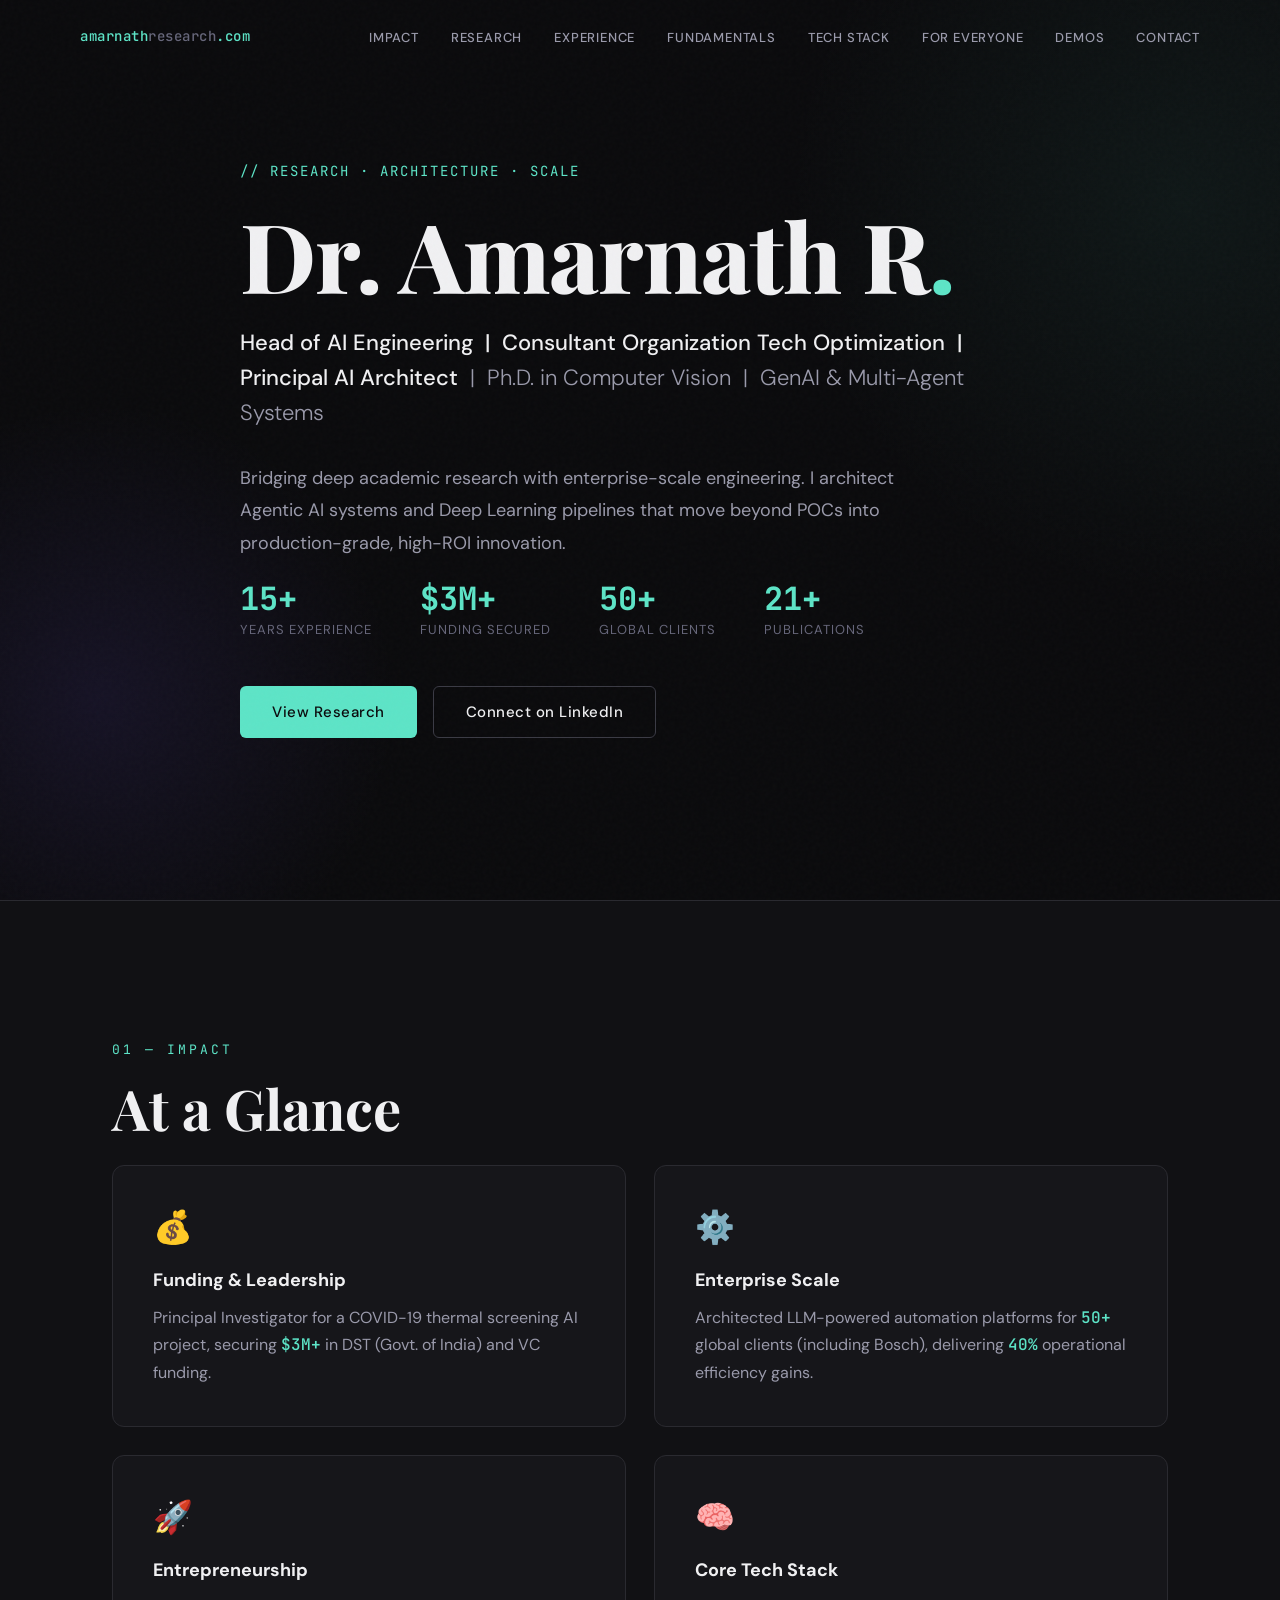
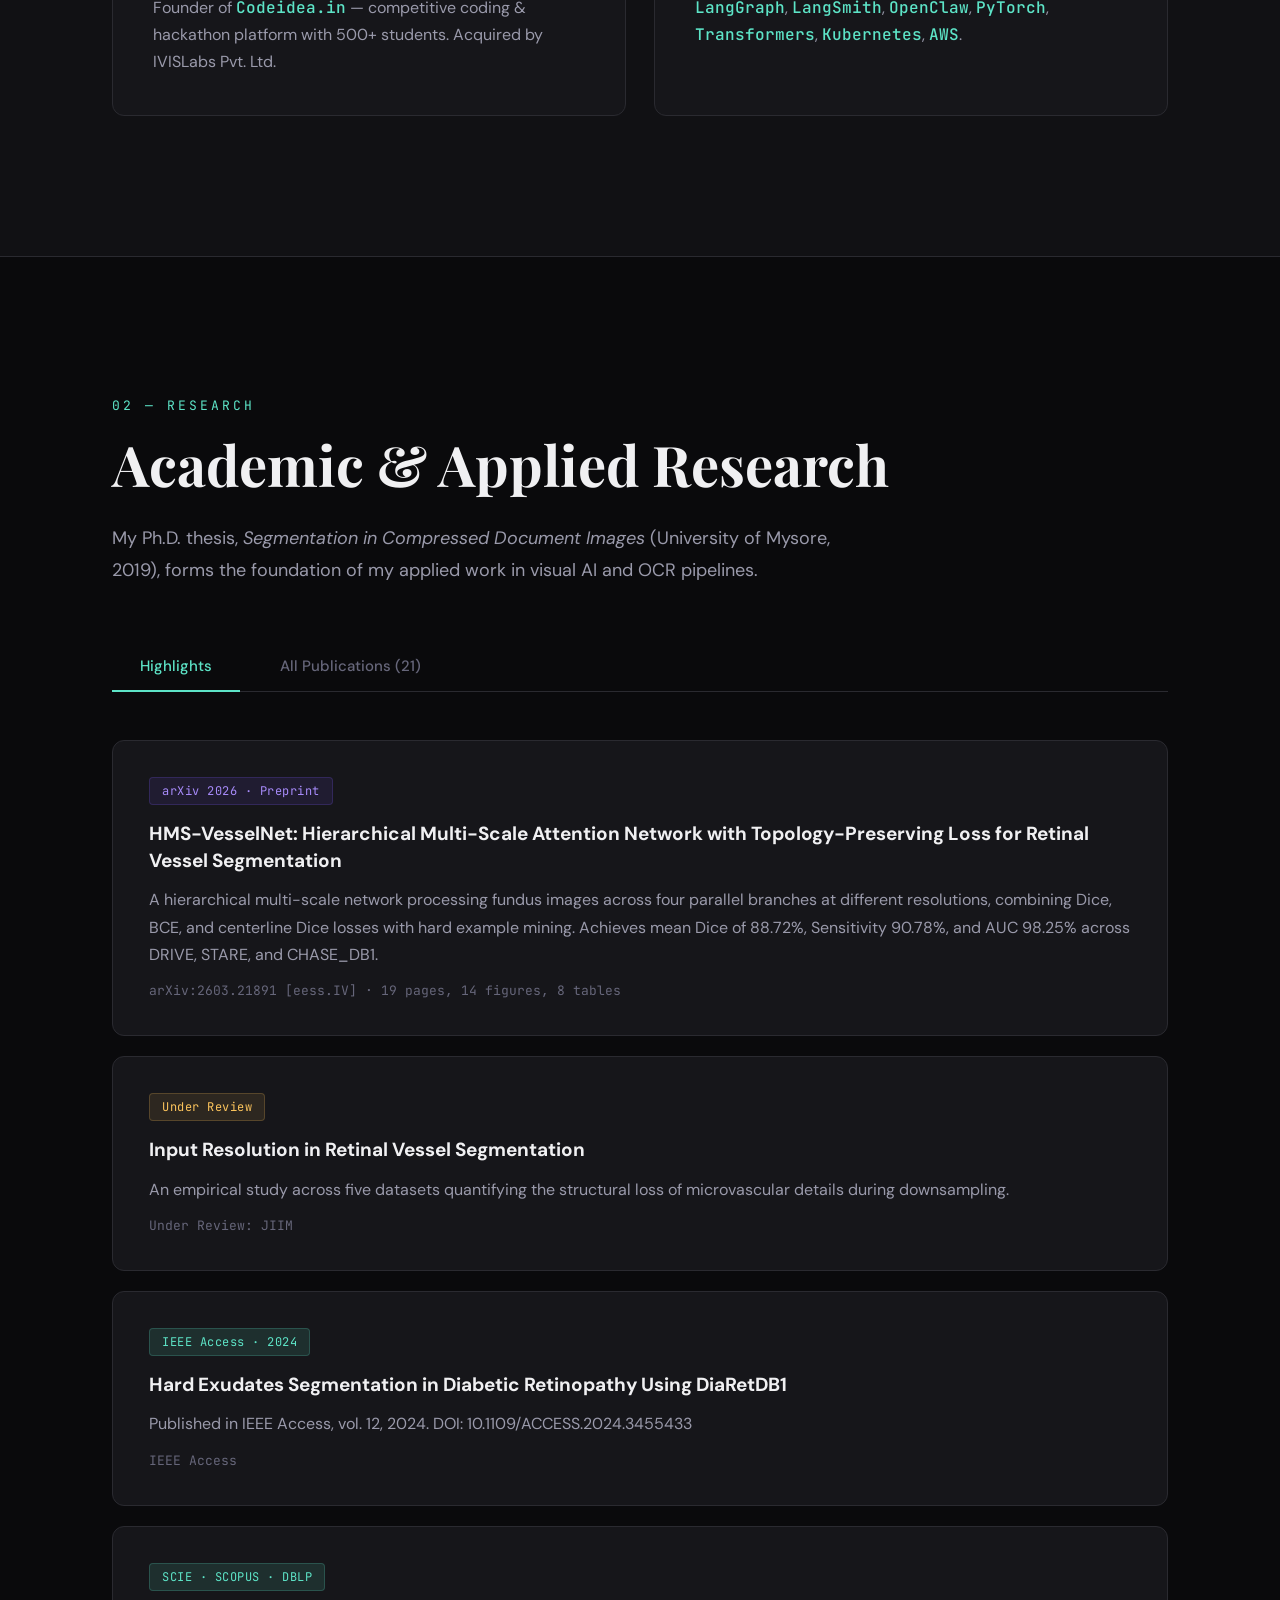
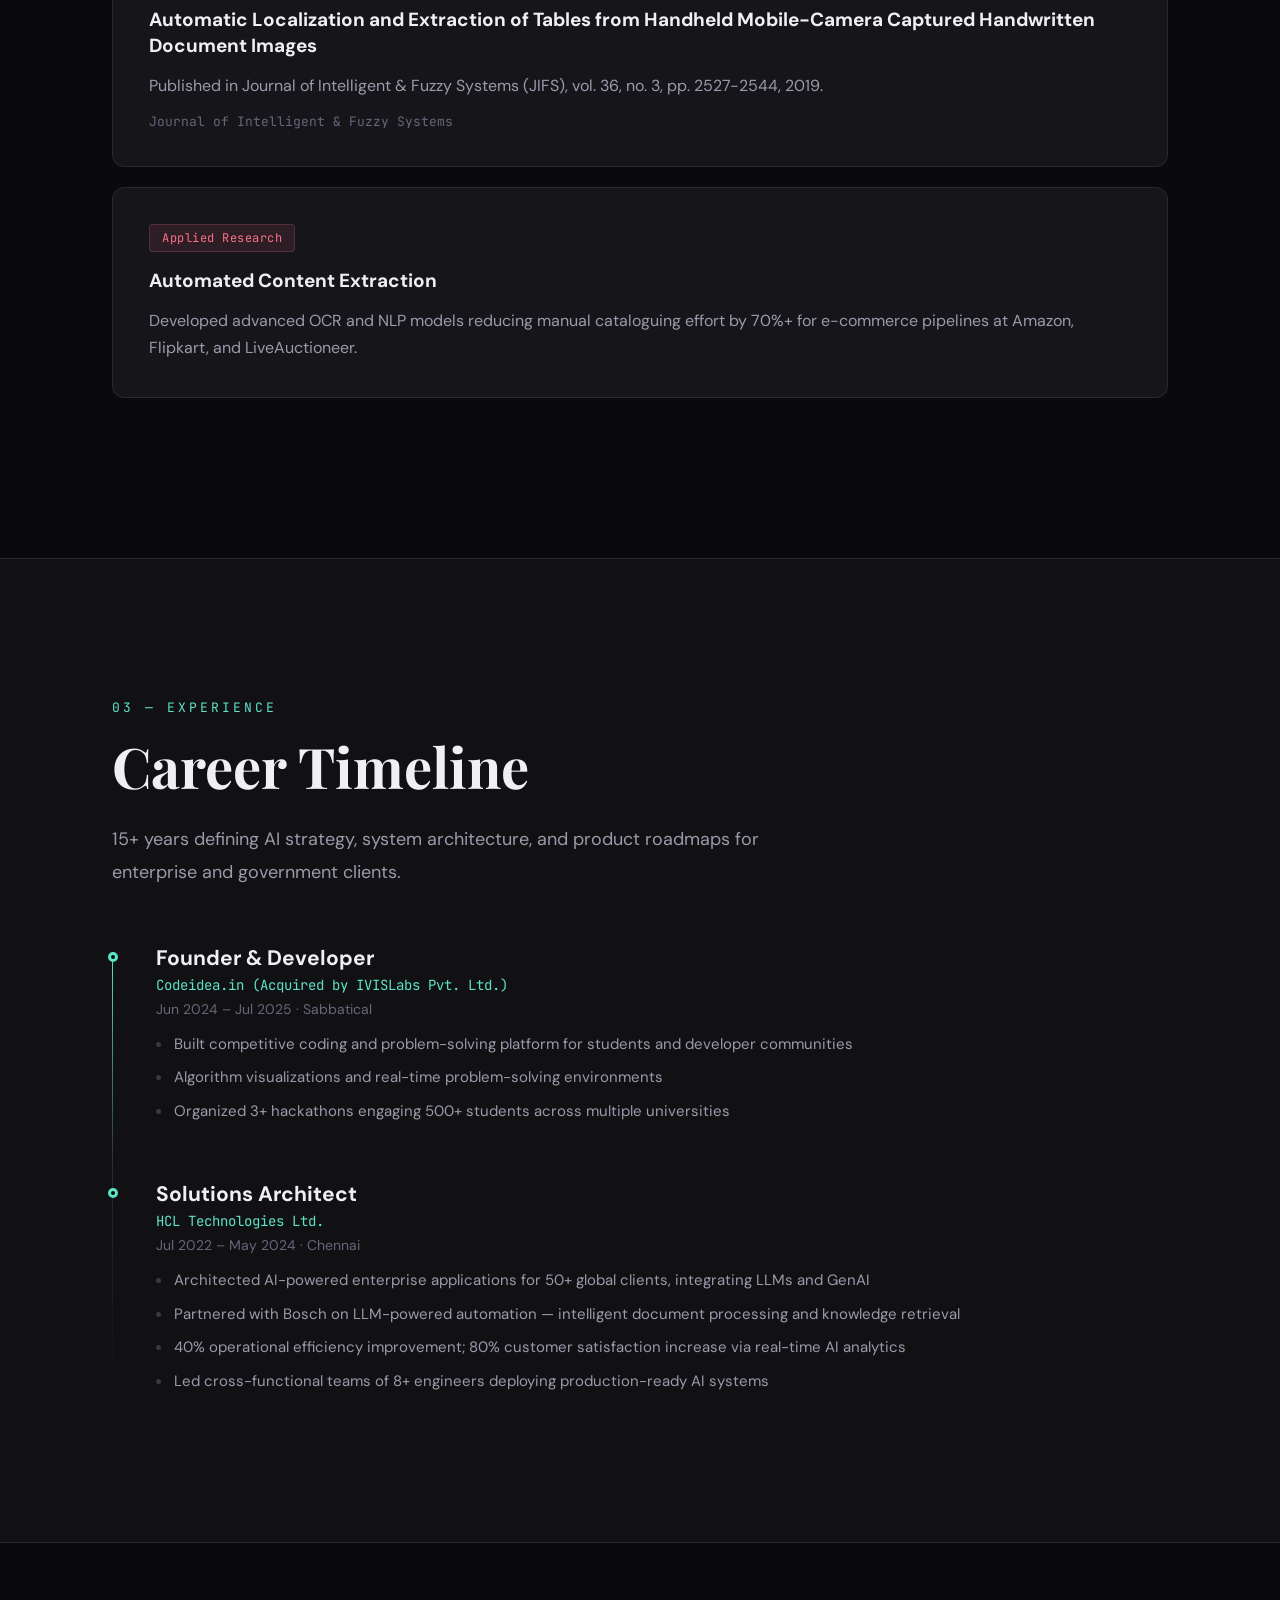
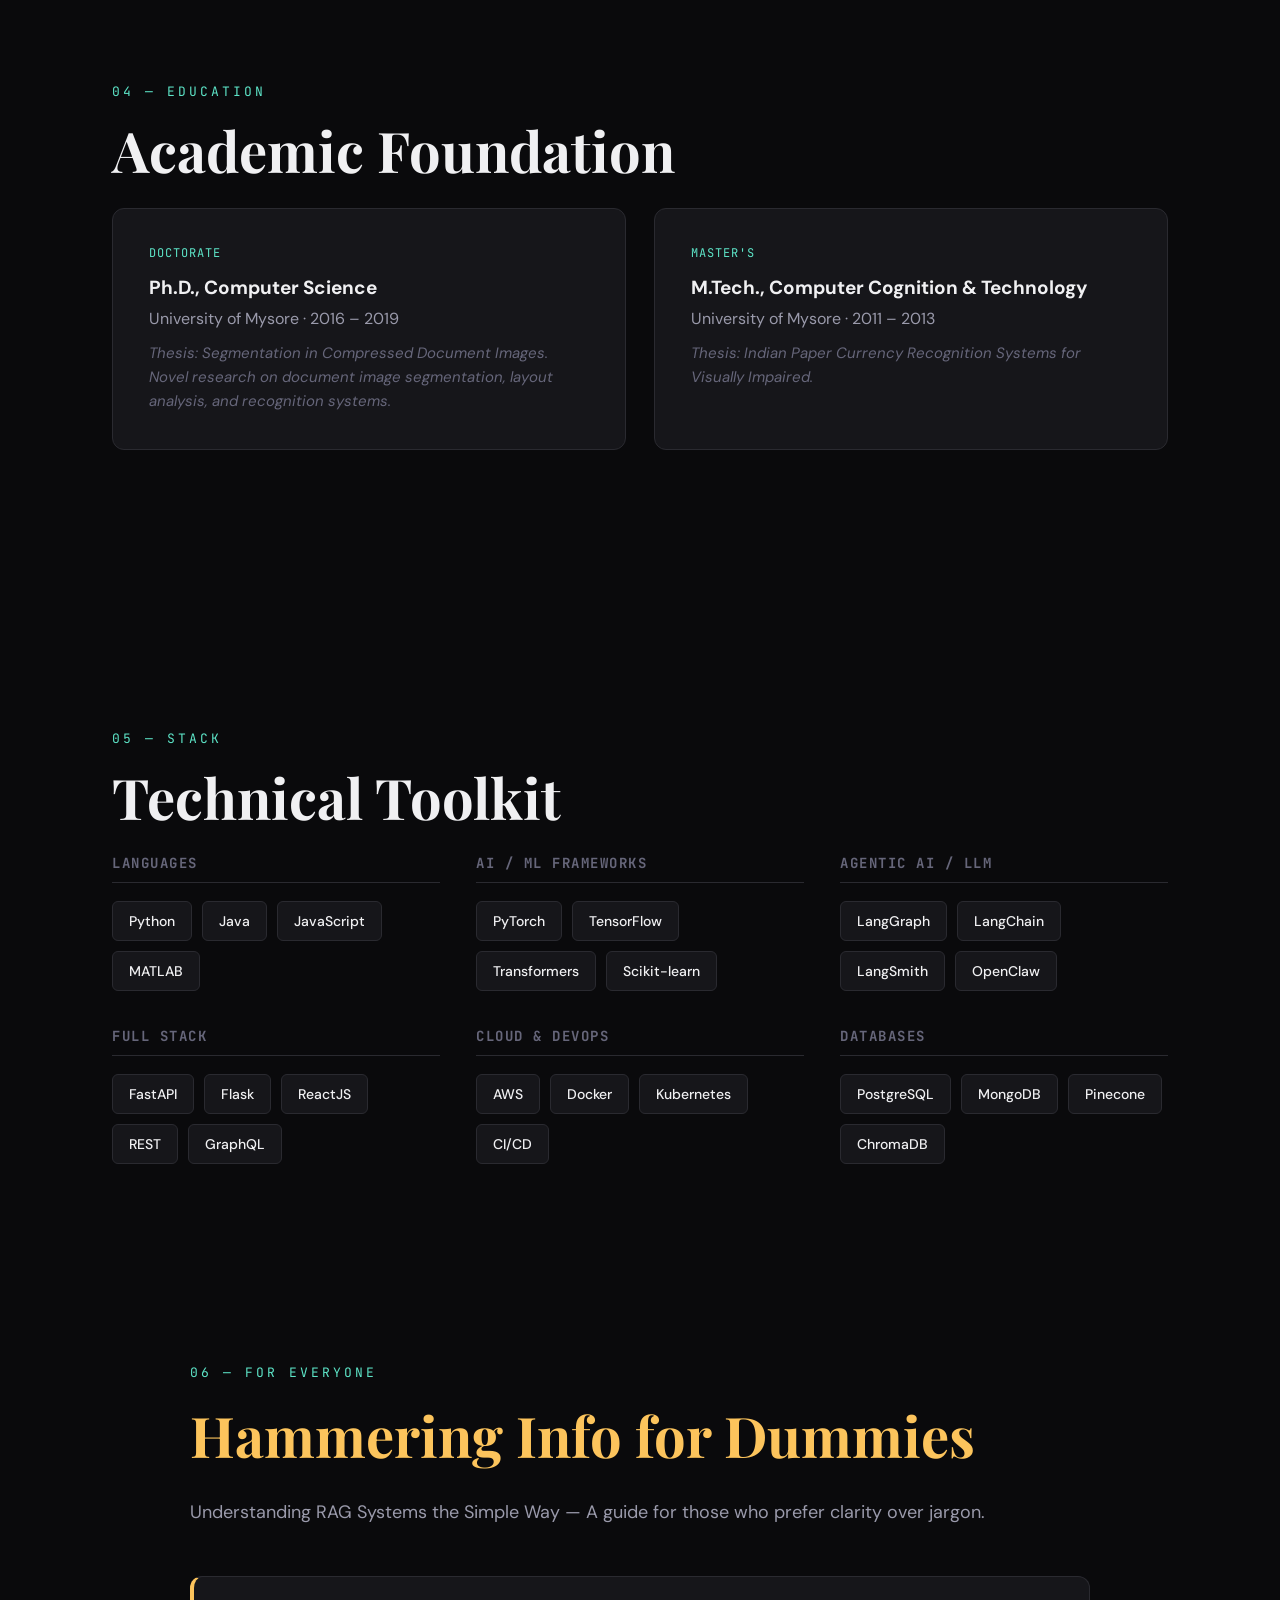
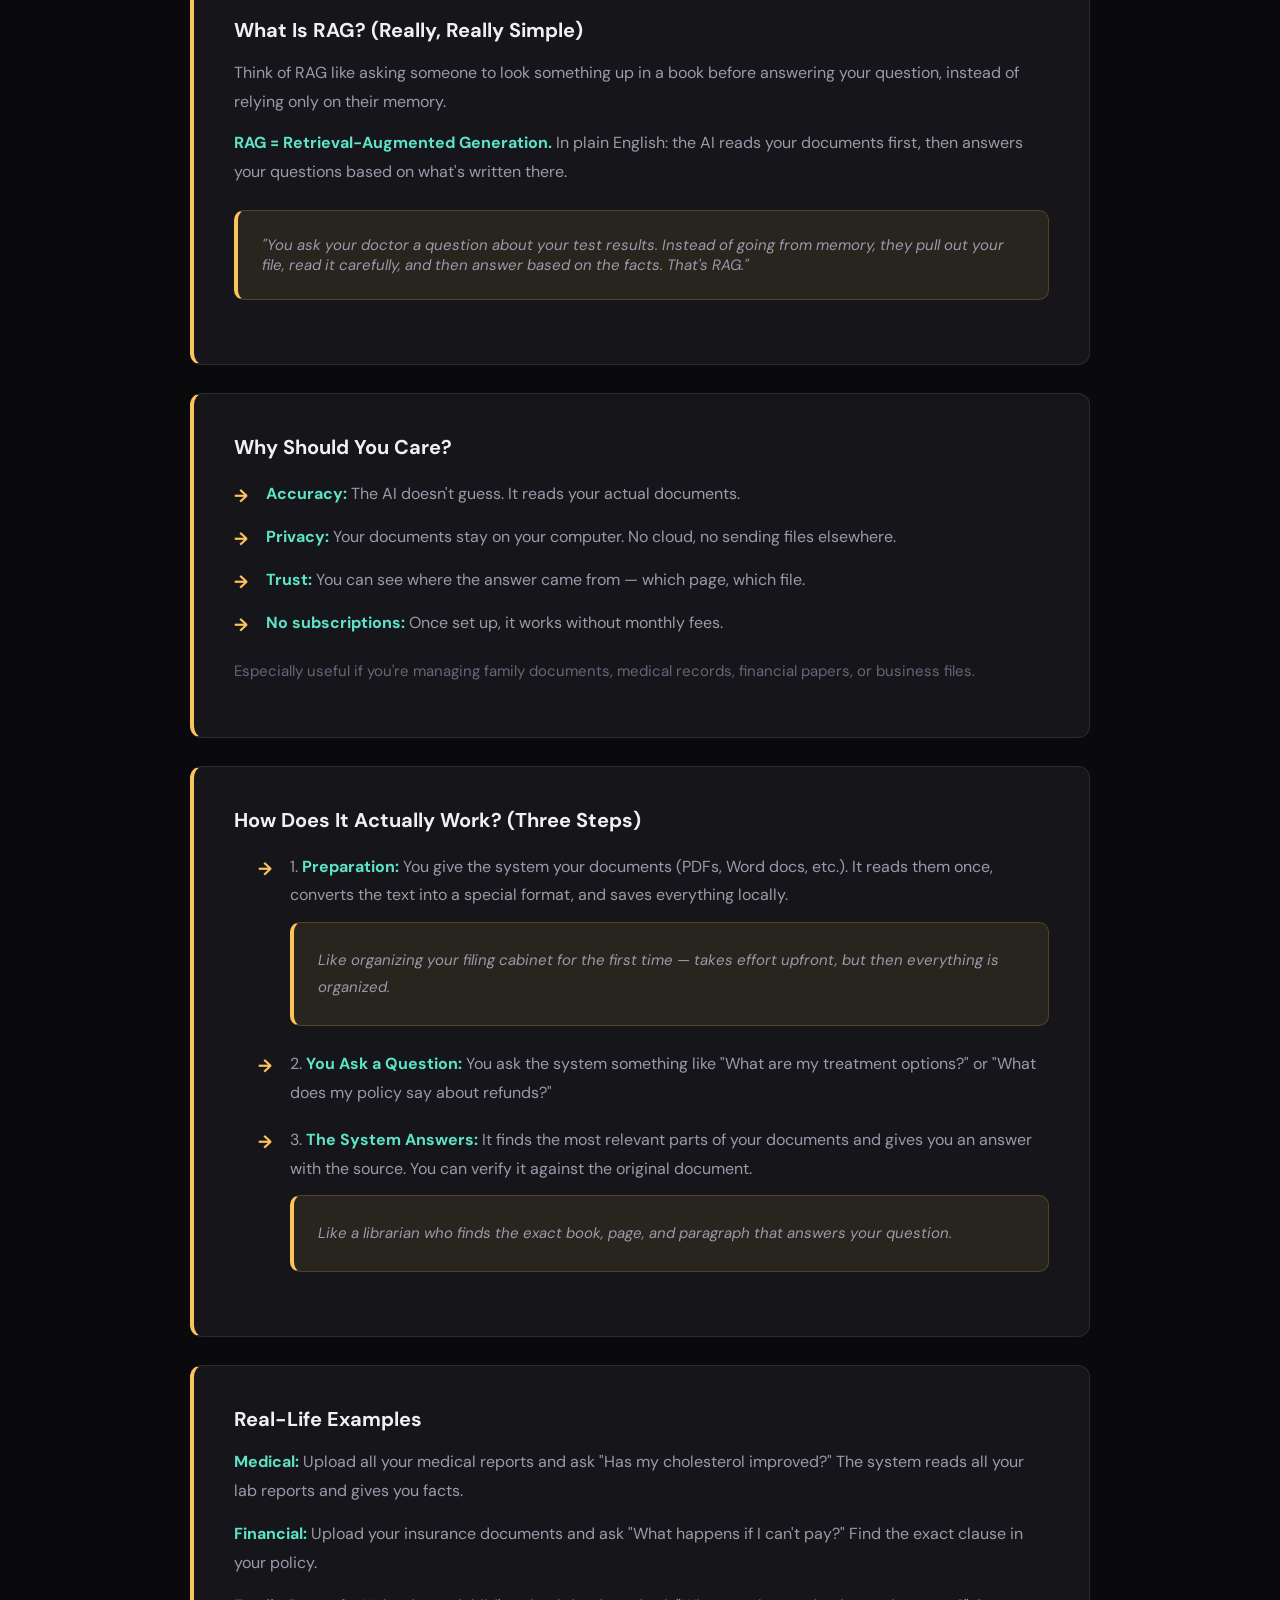
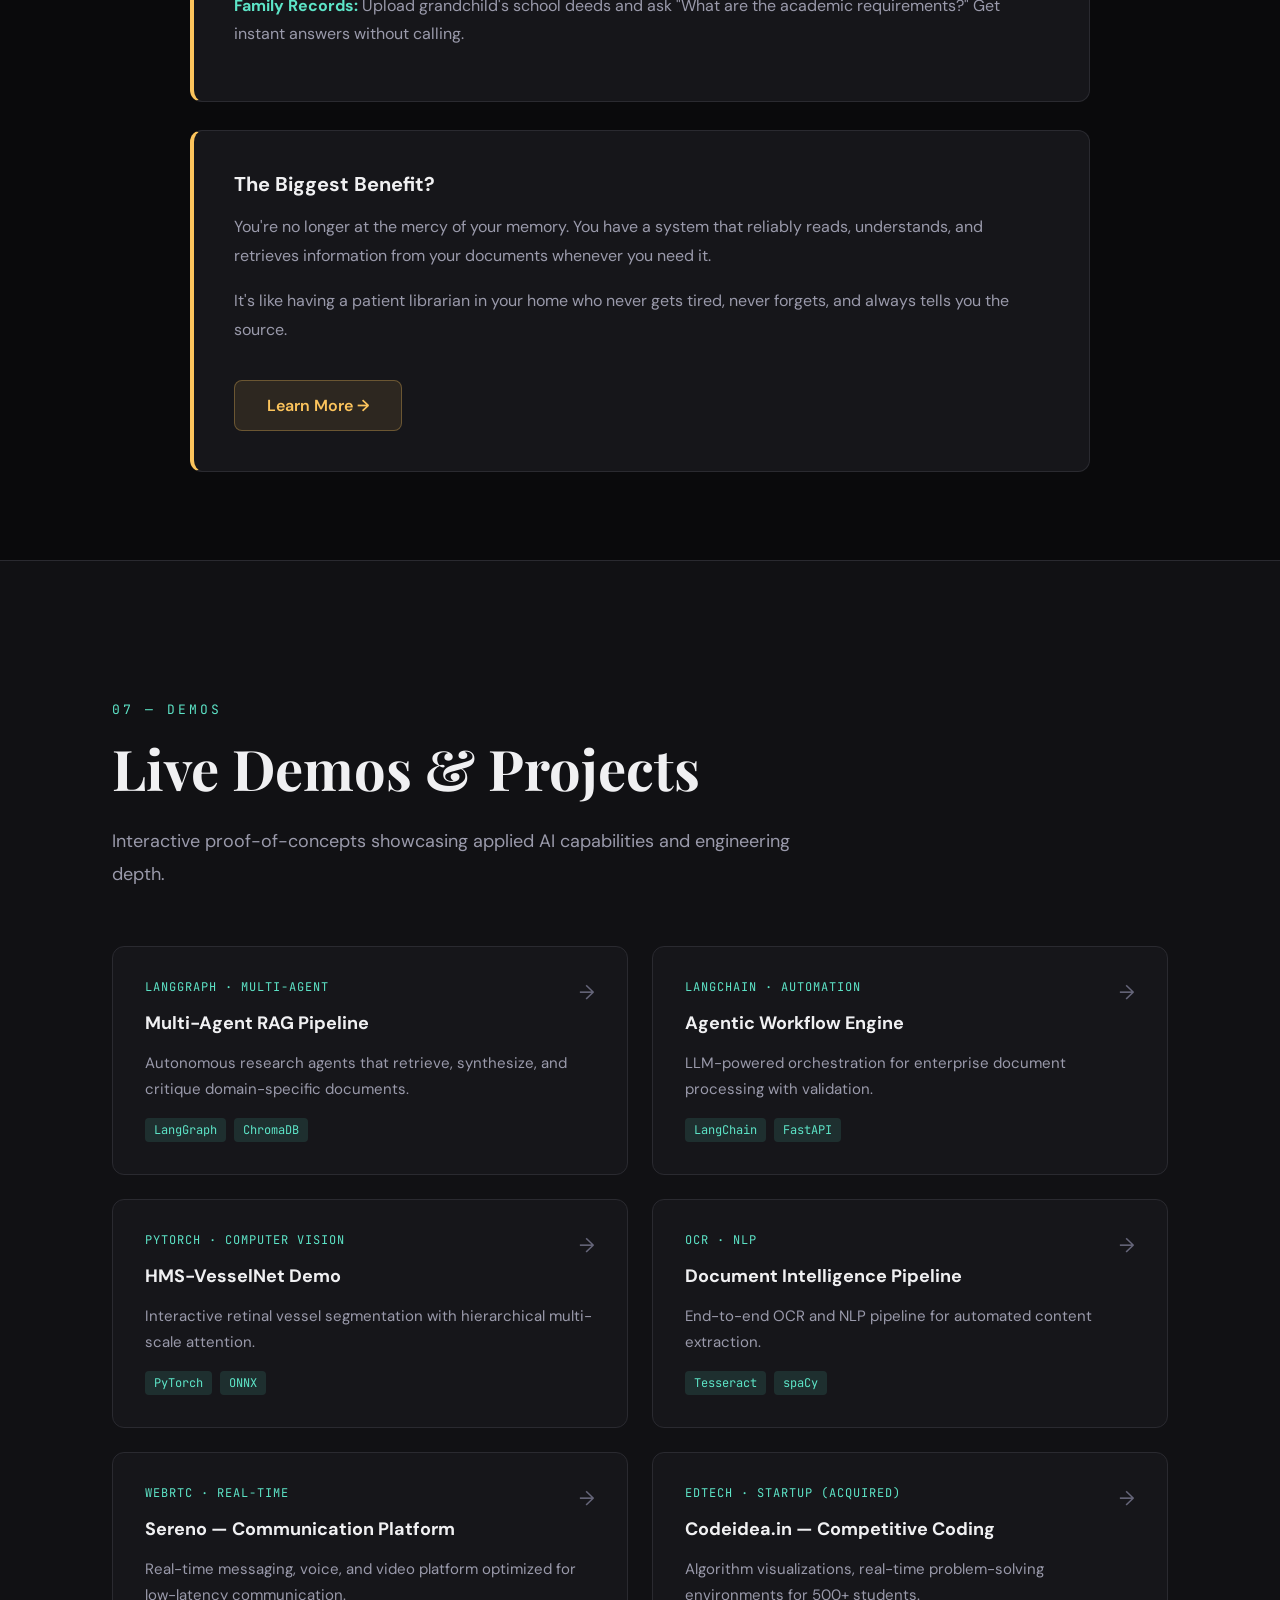
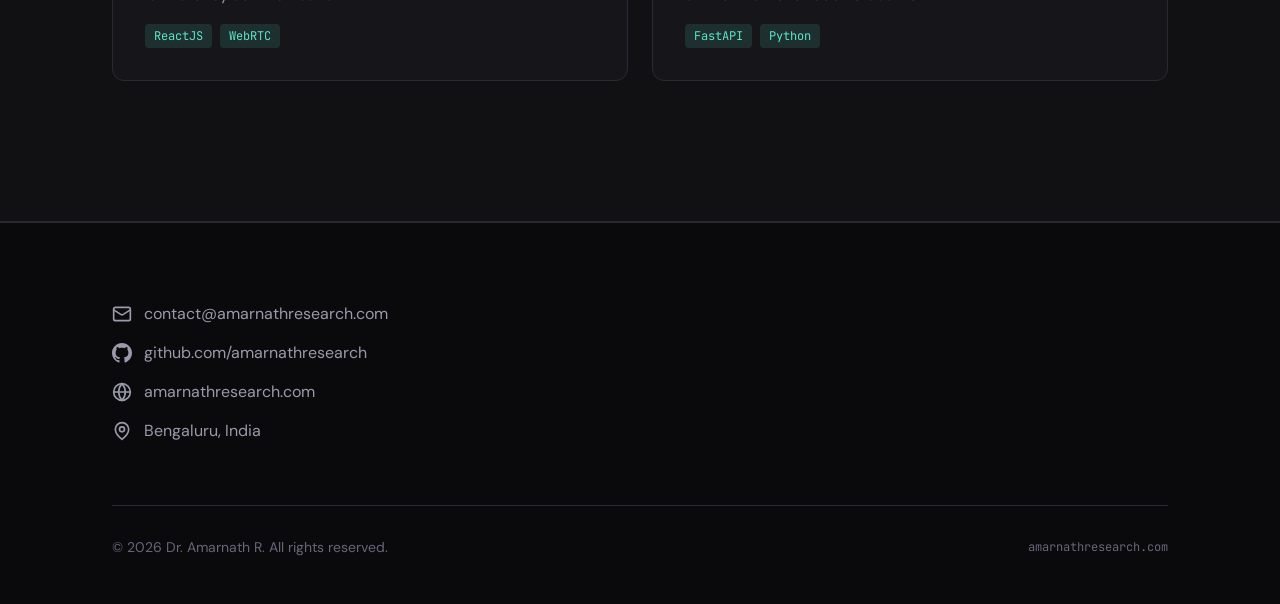
==== rag/index.html @ 01483aa6 "rag" ====
<!DOCTYPE html>
<html lang="en">
<head>
<meta charset="UTF-8">
<meta name="viewport" content="width=device-width, initial-scale=1.0">
<title>Dr. Amarnath R. — Principal AI Architect</title>
<meta name="description" content="Principal AI Architect | Ph.D. in Computer Vision | GenAI & Multi-Agent Systems. 15+ years bridging deep academic research with enterprise-scale engineering.">
<link rel="preconnect" href="https://fonts.googleapis.com">
<link rel="preconnect" href="https://fonts.gstatic.com" crossorigin>
<link href="https://fonts.googleapis.com/css2?family=DM+Sans:ital,opsz,wght@0,9..40,300;0,9..40,400;0,9..40,500;0,9..40,700;1,9..40,300&family=JetBrains+Mono:wght@400;500&family=Playfair+Display:wght@700;800&display=swap" rel="stylesheet">
<style>
*, *::before, *::after { margin: 0; padding: 0; box-sizing: border-box; }

:root {
  --bg-primary: #0a0a0c;
  --bg-secondary: #111114;
  --bg-card: #16161a;
  --bg-card-hover: #1c1c21;
  --border: #2a2a30;
  --border-accent: #3a3a44;
  --text-primary: #f0f0f2;
  --text-secondary: #9a9aab;
  --text-muted: #66667a;
  --accent: #5de4c7;
  --accent-dim: rgba(93, 228, 199, 0.12);
  --accent-glow: rgba(93, 228, 199, 0.06);
  --accent-secondary: #7c5cfc;
  --accent-secondary-dim: rgba(124, 92, 252, 0.1);
  --accent-warm: #fcc45c;
  --accent-warm-dim: rgba(252, 196, 92, 0.1);
  --accent-rose: #fb7185;
  --accent-rose-dim: rgba(251, 113, 133, 0.1);
  --font-display: 'Playfair Display', Georgia, serif;
  --font-body: 'DM Sans', sans-serif;
  --font-mono: 'JetBrains Mono', monospace;
  --section-gap: 140px;
  --container: 1120px;
}

html {
  scroll-behavior: smooth;
  background: var(--bg-primary);
  color: var(--text-primary);
  font-family: var(--font-body);
  -webkit-font-smoothing: antialiased;
  -moz-osx-font-smoothing: grayscale;
}

body { background: var(--bg-primary); overflow-x: hidden; }

::selection { background: var(--accent); color: var(--bg-primary); }

a { color: inherit; text-decoration: none; }
img { max-width: 100%; display: block; }

.container {
  max-width: var(--container);
  margin: 0 auto;
  padding: 0 32px;
}

/* Grain */
body::after {
  content: '';
  position: fixed;
  inset: 0;
  background-image: url("data:image/svg+xml,%3Csvg viewBox='0 0 256 256' xmlns='http://www.w3.org/2000/svg'%3E%3Cfilter id='noise'%3E%3CfeTurbulence type='fractalNoise' baseFrequency='0.9' numOctaves='4' stitchTiles='stitch'/%3E%3C/filter%3E%3Crect width='100%25' height='100%25' filter='url(%23noise)' opacity='0.025'/%3E%3C/svg%3E");
  pointer-events: none;
  z-index: 9999;
}

/* ========== NAVBAR ========== */
.navbar {
  position: fixed; top: 0; left: 0; right: 0; z-index: 1000;
  padding: 0 32px;
  transition: background 0.4s, border-color 0.4s, backdrop-filter 0.4s;
  border-bottom: 1px solid transparent;
}
.navbar.scrolled {
  background: rgba(10, 10, 12, 0.85);
  backdrop-filter: blur(20px) saturate(1.6);
  -webkit-backdrop-filter: blur(20px) saturate(1.6);
  border-bottom-color: var(--border);
}
.navbar-inner {
  max-width: var(--container); margin: 0 auto;
  display: flex; align-items: center; justify-content: space-between; height: 72px;
}
.nav-logo { font-family: var(--font-mono); font-size: 14px; font-weight: 500; color: var(--accent); letter-spacing: 0.5px; }
.nav-logo span { color: var(--text-muted); }
.nav-links { display: flex; gap: 32px; list-style: none; }
.nav-links a {
  font-size: 13px; font-weight: 500; letter-spacing: 0.8px; text-transform: uppercase;
  color: var(--text-secondary); transition: color 0.3s; position: relative;
}
.nav-links a::after {
  content: ''; position: absolute; bottom: -4px; left: 0;
  width: 0; height: 1px; background: var(--accent); transition: width 0.3s;
}
.nav-links a:hover { color: var(--text-primary); }
.nav-links a:hover::after { width: 100%; }
.nav-hamburger {
  display: none; flex-direction: column; gap: 5px; cursor: pointer;
  padding: 8px; background: none; border: none;
}
.nav-hamburger span { width: 22px; height: 1.5px; background: var(--text-secondary); transition: all 0.3s; }

/* ========== HERO ========== */
.hero { min-height: 100vh; display: flex; align-items: center; position: relative; overflow: hidden; }
.hero::before {
  content: ''; position: absolute; top: -200px; right: -300px;
  width: 800px; height: 800px;
  background: radial-gradient(circle, var(--accent-glow) 0%, transparent 70%);
  pointer-events: none;
}
.hero::after {
  content: ''; position: absolute; bottom: -100px; left: -200px;
  width: 600px; height: 600px;
  background: radial-gradient(circle, var(--accent-secondary-dim) 0%, transparent 70%);
  pointer-events: none;
}
.hero-content { position: relative; z-index: 1; max-width: 800px; }
.hero-eyebrow {
  font-family: var(--font-mono); font-size: 14px; color: var(--accent);
  letter-spacing: 2px; text-transform: uppercase; margin-bottom: 24px;
  opacity: 0; animation: fadeUp 0.8s 0.2s forwards;
}
.hero-name {
  font-family: var(--font-display); font-size: clamp(56px, 8vw, 96px);
  font-weight: 800; line-height: 1.05; letter-spacing: -1px; margin-bottom: 20px;
  opacity: 0; animation: fadeUp 0.8s 0.4s forwards;
}
.hero-name .accent-dot { color: var(--accent); }
.hero-title {
  font-size: clamp(18px, 2.2vw, 22px); font-weight: 300;
  color: var(--text-secondary); margin-bottom: 32px; line-height: 1.6;
  opacity: 0; animation: fadeUp 0.8s 0.6s forwards;
}
.hero-title strong { color: var(--text-primary); font-weight: 500; }
.hero-desc {
  font-size: 18px; line-height: 1.8; color: var(--text-secondary);
  max-width: 680px; margin-bottom: 24px;
  opacity: 0; animation: fadeUp 0.8s 0.8s forwards;
}
.hero-stats {
  display: flex; gap: 48px; margin-bottom: 48px; flex-wrap: wrap;
  opacity: 0; animation: fadeUp 0.8s 0.9s forwards;
}
.hero-stat-num {
  font-family: var(--font-mono); font-size: 32px; font-weight: 700;
  color: var(--accent); line-height: 1;
}
.hero-stat-label { font-size: 13px; color: var(--text-muted); margin-top: 6px; text-transform: uppercase; letter-spacing: 1px; }
.hero-actions {
  display: flex; gap: 16px; flex-wrap: wrap;
  opacity: 0; animation: fadeUp 0.8s 1s forwards;
}

/* Buttons */
.btn {
  display: inline-flex; align-items: center; gap: 8px;
  padding: 15px 32px; font-family: var(--font-body);
  font-size: 15px; font-weight: 500; letter-spacing: 0.5px;
  border-radius: 6px; transition: all 0.3s; cursor: pointer; border: none;
}
.btn-primary { background: var(--accent); color: var(--bg-primary); }
.btn-primary:hover { background: #4dd4b7; box-shadow: 0 0 30px var(--accent-dim); transform: translateY(-1px); }
.btn-outline { background: transparent; color: var(--text-primary); border: 1px solid var(--border-accent); }
.btn-outline:hover { border-color: var(--accent); color: var(--accent); transform: translateY(-1px); }

/* ========== SECTION COMMON ========== */
section { padding: var(--section-gap) 0; }
.section-label {
  font-family: var(--font-mono); font-size: 13px; color: var(--accent);
  letter-spacing: 3px; text-transform: uppercase; margin-bottom: 16px;
}
.section-heading {
  font-family: var(--font-display); font-size: clamp(36px, 4.5vw, 56px);
  font-weight: 700; line-height: 1.2; margin-bottom: 24px;
}
.section-intro {
  font-size: 18px; line-height: 1.8; color: var(--text-secondary);
  max-width: 720px; margin-bottom: 56px;
}
.section-alt {
  background: var(--bg-secondary);
  border-top: 1px solid var(--border);
  border-bottom: 1px solid var(--border);
}

/* ========== IMPACT GRID ========== */
.impact-grid { display: grid; grid-template-columns: repeat(2, 1fr); gap: 28px; }
.impact-card {
  padding: 40px; background: var(--bg-card); border: 1px solid var(--border);
  border-radius: 12px; transition: all 0.4s; position: relative; overflow: hidden;
}
.impact-card::before {
  content: ''; position: absolute; top: 0; left: 0; right: 0; height: 1px;
  background: linear-gradient(90deg, transparent, var(--accent), transparent);
  opacity: 0; transition: opacity 0.4s;
}
.impact-card:hover { border-color: var(--border-accent); background: var(--bg-card-hover); transform: translateY(-2px); }
.impact-card:hover::before { opacity: 1; }
.impact-icon { font-size: 32px; margin-bottom: 20px; display: block; }
.impact-card h3 { font-size: 18px; font-weight: 700; margin-bottom: 12px; }
.impact-card p { font-size: 16px; line-height: 1.7; color: var(--text-secondary); }
.metric { font-family: var(--font-mono); color: var(--accent); font-weight: 500; }

/* ========== RESEARCH ========== */
.research-tabs {
  display: flex; gap: 12px; margin-bottom: 48px;
  border-bottom: 1px solid var(--border); padding-bottom: 0;
}
.research-tab {
  padding: 14px 28px; font-size: 15px; font-weight: 500; color: var(--text-muted);
  cursor: pointer; border: none; background: none; font-family: var(--font-body);
  border-bottom: 2px solid transparent; transition: all 0.3s; margin-bottom: -1px;
}
.research-tab:hover { color: var(--text-secondary); }
.research-tab.active { color: var(--accent); border-bottom-color: var(--accent); }
.research-panel { display: none; }
.research-panel.active { display: block; }
.research-item {
  padding: 36px; border: 1px solid var(--border); border-radius: 12px;
  margin-bottom: 20px; background: var(--bg-card); transition: all 0.3s;
}
.research-item:hover { border-color: var(--border-accent); background: var(--bg-card-hover); }
.tag {
  display: inline-block; font-family: var(--font-mono); font-size: 12px;
  padding: 5px 12px; border-radius: 4px; margin-bottom: 16px; letter-spacing: 0.5px;
}
.tag-review { background: var(--accent-warm-dim); color: var(--accent-warm); border: 1px solid rgba(252,196,92,0.2); }
.tag-published { background: var(--accent-dim); color: var(--accent); border: 1px solid rgba(93,228,199,0.2); }
.tag-preprint { background: var(--accent-secondary-dim); color: #a78bfa; border: 1px solid rgba(124,92,252,0.2); }
.tag-applied { background: var(--accent-rose-dim); color: var(--accent-rose); border: 1px solid rgba(251,113,133,0.2); }
.research-item h3 { font-size: 19px; font-weight: 700; margin-bottom: 12px; line-height: 1.4; }
.research-item p { font-size: 16px; line-height: 1.7; color: var(--text-secondary); }
.research-item .venue { font-family: var(--font-mono); font-size: 13px; color: var(--text-muted); margin-top: 14px; }
.pub-list { list-style: none; }
.pub-list li { padding: 22px 0; border-bottom: 1px solid var(--border); font-size: 15px; line-height: 1.8; color: var(--text-secondary); }
.pub-list li:last-child { border-bottom: none; }
.pub-year { font-family: var(--font-mono); font-size: 13px; color: var(--accent); margin-right: 12px; display: inline-block; min-width: 40px; }
.pub-title { color: var(--text-primary); font-weight: 500; }

/* ========== EXPERIENCE TIMELINE ========== */
.exp-timeline { position: relative; padding-left: 44px; }
.exp-timeline::before {
  content: ''; position: absolute; left: 0; top: 8px; bottom: 8px;
  width: 1px; background: linear-gradient(180deg, var(--accent), var(--border), transparent);
}
.exp-item { position: relative; margin-bottom: 56px; }
.exp-item:last-child { margin-bottom: 0; }
.exp-item::before {
  content: ''; position: absolute; left: -48px; top: 8px;
  width: 10px; height: 10px; border-radius: 50%;
  background: var(--bg-primary); border: 3px solid var(--accent);
}
.exp-item h3 { font-size: 21px; font-weight: 700; margin-bottom: 4px; }
.exp-company { font-family: var(--font-mono); font-size: 14px; color: var(--accent); margin-bottom: 6px; }
.exp-period { font-size: 14px; color: var(--text-muted); margin-bottom: 14px; }
.exp-item p { font-size: 16px; line-height: 1.75; color: var(--text-secondary); max-width: 680px; }
.exp-bullets { list-style: none; margin-top: 12px; }
.exp-bullets li {
  font-size: 15px; line-height: 1.7; color: var(--text-secondary);
  padding-left: 18px; position: relative; margin-bottom: 8px;
}
.exp-bullets li::before {
  content: ''; position: absolute; left: 0; top: 10px;
  width: 5px; height: 5px; border-radius: 50%; background: var(--border-accent);
}

/* ========== EDUCATION ========== */
.edu-grid { display: grid; grid-template-columns: repeat(2, 1fr); gap: 28px; }
.edu-card {
  padding: 36px; border: 1px solid var(--border); border-radius: 12px;
  background: var(--bg-card); transition: all 0.3s; position: relative;
}
.edu-card:hover { border-color: var(--border-accent); background: var(--bg-card-hover); }
.edu-degree { font-size: 12px; font-family: var(--font-mono); color: var(--accent); letter-spacing: 1px; text-transform: uppercase; margin-bottom: 14px; }
.edu-card h3 { font-size: 19px; font-weight: 700; margin-bottom: 8px; }
.edu-card .edu-inst { font-size: 16px; color: var(--text-secondary); margin-bottom: 12px; }
.edu-card .edu-thesis { font-size: 15px; color: var(--text-muted); font-style: italic; line-height: 1.6; }

/* ========== CS FUNDAMENTALS ========== */
.fund-category-title {
  font-size: 15px; font-family: var(--font-mono); color: var(--accent);
  letter-spacing: 1.5px; text-transform: uppercase; margin-bottom: 24px; margin-top: 56px;
}
.fund-category-title:first-of-type { margin-top: 0; }

.fund-grid {
  display: grid; grid-template-columns: repeat(auto-fill, minmax(340px, 1fr)); gap: 20px;
}

.fund-card {
  padding: 28px; border: 1px solid var(--border); border-radius: 12px;
  background: var(--bg-card); transition: all 0.4s;
  display: flex; flex-direction: column; gap: 10px; position: relative; overflow: hidden;
}
.fund-card::after {
  content: '\2192'; position: absolute; top: 28px; right: 28px;
  font-size: 18px; color: var(--text-muted); transition: all 0.3s;
}
.fund-card:hover { border-color: var(--accent); background: var(--bg-card-hover); transform: translateY(-2px); box-shadow: 0 6px 24px rgba(93,228,199,0.06); }
.fund-card:hover::after { color: var(--accent); transform: translateX(4px); }
.fund-card .fund-icon { font-size: 22px; }
.fund-card h3 { font-size: 16px; font-weight: 700; padding-right: 24px; }
.fund-card p { font-size: 14px; line-height: 1.6; color: var(--text-muted); }
.fund-tags { display: flex; gap: 6px; flex-wrap: wrap; margin-top: auto; }
.fund-tags span {
  font-family: var(--font-mono); font-size: 11px; padding: 4px 9px;
  border-radius: 4px; letter-spacing: 0.3px;
}
.ftag-dsa { background: var(--accent-dim); color: var(--accent); }
.ftag-sys { background: var(--accent-secondary-dim); color: #a78bfa; }
.ftag-os { background: var(--accent-warm-dim); color: var(--accent-warm); }
.ftag-dp { background: var(--accent-rose-dim); color: var(--accent-rose); }

/* ========== TECH STACK ========== */
.stack-section-grid { display: grid; grid-template-columns: repeat(auto-fill, minmax(300px, 1fr)); gap: 36px; }
.stack-category h3 {
  font-size: 14px; font-family: var(--font-mono); color: var(--text-muted);
  letter-spacing: 1.5px; text-transform: uppercase; margin-bottom: 18px;
  padding-bottom: 10px; border-bottom: 1px solid var(--border);
}
.stack-items { display: flex; flex-wrap: wrap; gap: 10px; }
.stack-chip {
  padding: 10px 16px; font-size: 14px; font-weight: 500;
  border: 1px solid var(--border); border-radius: 6px;
  background: var(--bg-card); transition: all 0.3s; white-space: nowrap;
}
.stack-chip:hover { border-color: var(--accent); color: var(--accent); background: var(--bg-card-hover); }

/* ========== DEMOS ========== */
.demos-grid {
  display: grid; grid-template-columns: repeat(auto-fill, minmax(350px, 1fr)); gap: 24px;
}
.demo-card {
  padding: 32px; border: 1px solid var(--border); border-radius: 12px;
  background: var(--bg-card); transition: all 0.4s;
  display: flex; flex-direction: column; gap: 16px; position: relative; overflow: hidden;
}
.demo-card::after {
  content: '\2192'; position: absolute; top: 32px; right: 32px;
  font-size: 20px; color: var(--text-muted); transition: all 0.3s;
}
.demo-card:hover { border-color: var(--accent); background: var(--bg-card-hover); transform: translateY(-3px); box-shadow: 0 8px 32px rgba(93,228,199,0.08); }
.demo-card:hover::after { color: var(--accent); transform: translateX(4px); }
.demo-tag { font-family: var(--font-mono); font-size: 12px; color: var(--accent); letter-spacing: 1px; text-transform: uppercase; }
.demo-card h3 { font-size: 18px; font-weight: 700; }
.demo-card p { font-size: 15px; line-height: 1.7; color: var(--text-secondary); }
.demo-stack { display: flex; gap: 8px; flex-wrap: wrap; margin-top: auto; }
.demo-stack span { font-family: var(--font-mono); font-size: 12px; padding: 4px 9px; border-radius: 4px; background: var(--accent-dim); color: var(--accent); }

/* ========== HAMMERING INFO ========== */
.hammer-section { padding: 60px 0; }
.hammer-container { max-width: 900px; margin: 0 auto; }
.hammer-title { font-family: var(--font-display); font-size: clamp(32px, 5vw, 56px); font-weight: 700; margin-bottom: 24px; color: var(--accent-warm); }
.hammer-subtitle { font-size: 18px; color: var(--text-secondary); margin-bottom: 48px; line-height: 1.8; }
.hammer-card {
  background: var(--bg-card); border: 1px solid var(--border); border-radius: 12px;
  padding: 40px; margin-bottom: 28px; transition: all 0.3s;
  border-left: 4px solid var(--accent-warm);
}
.hammer-card h3 { font-size: 20px; font-weight: 700; margin-bottom: 16px; color: var(--text-primary); }
.hammer-card p { font-size: 16px; line-height: 1.8; color: var(--text-secondary); margin-bottom: 12px; }
.hammer-card strong { color: var(--accent); }
.hammer-list { list-style: none; padding-left: 0; margin: 20px 0; }
.hammer-list li {
  font-size: 16px; line-height: 1.8; color: var(--text-secondary);
  margin-bottom: 14px; padding-left: 32px; position: relative;
}
.hammer-list li::before {
  content: '→'; position: absolute; left: 0; color: var(--accent-warm);
  font-weight: 700; font-size: 18px;
}
.hammer-analogy {
  background: rgba(252, 196, 92, 0.08); border: 1px solid rgba(252, 196, 92, 0.2);
  border-radius: 10px; padding: 24px; margin: 24px 0;
  font-size: 15px; font-style: italic; color: var(--text-secondary);
  border-left: 4px solid var(--accent-warm);
}
.hammer-cta {
  display: inline-block; margin-top: 24px; padding: 14px 32px;
  background: var(--accent-warm-dim); color: var(--accent-warm); border: 1px solid rgba(252, 196, 92, 0.3);
  border-radius: 8px; font-weight: 600; font-size: 16px; transition: all 0.3s; cursor: pointer;
}
.hammer-cta:hover { background: var(--accent-warm); color: var(--bg-primary); border-color: var(--accent-warm); }

/* ========== FOOTER ========== */
.footer { border-top: 1px solid var(--border); padding: 80px 0 48px; }
.footer-grid { display: grid; grid-template-columns: 1fr 1fr; gap: 56px; margin-bottom: 64px; }
.footer-heading { font-family: var(--font-display); font-size: clamp(32px, 4vw, 48px); font-weight: 700; margin-bottom: 12px; }
.footer-sub { color: var(--text-secondary); font-size: 17px; margin-bottom: 32px; }
.footer-links { display: flex; flex-direction: column; gap: 18px; }
.footer-link { display: inline-flex; align-items: center; gap: 12px; font-size: 16px; color: var(--text-secondary); transition: color 0.3s; }
.footer-link:hover { color: var(--accent); }
.footer-link svg { width: 20px; height: 20px; flex-shrink: 0; }
.audio-btn {
  display: inline-flex; align-items: center; gap: 10px;
  padding: 15px 28px; background: var(--accent-dim);
  border: 1px solid rgba(93,228,199,0.2); border-radius: 8px;
  color: var(--accent); font-family: var(--font-mono);
  font-size: 14px; font-weight: 500; transition: all 0.3s; cursor: pointer; margin-top: 28px;
}
.audio-btn:hover { background: rgba(93,228,199,0.18); border-color: var(--accent); transform: translateY(-1px); }
.footer-bottom {
  display: flex; justify-content: space-between; align-items: center;
  padding-top: 32px; border-top: 1px solid var(--border);
  font-size: 14px; color: var(--text-muted);
}

/* ========== ANIMATIONS ========== */
@keyframes fadeUp { from { opacity: 0; transform: translateY(24px); } to { opacity: 1; transform: translateY(0); } }
.reveal { opacity: 0; transform: translateY(30px); transition: opacity 0.7s, transform 0.7s; }
.reveal.visible { opacity: 1; transform: translateY(0); }

/* ========== RESPONSIVE ========== */
@media (max-width: 1000px) {
  :root { --section-gap: 100px; --container: 95vw; }
  .nav-links { display: none; }
  .nav-hamburger { display: flex; }
  .nav-links.open {
    display: flex; flex-direction: column;
    position: absolute; top: 72px; left: 0; right: 0;
    background: rgba(10,10,12,0.97); backdrop-filter: blur(20px);
    padding: 28px 32px; gap: 20px; border-bottom: 1px solid var(--border);
  }
  .impact-grid, .edu-grid, .footer-grid { grid-template-columns: 1fr; }
  .demos-grid { grid-template-columns: repeat(auto-fill, minmax(320px, 1fr)); }
  .fund-grid { grid-template-columns: repeat(auto-fill, minmax(300px, 1fr)); }
  .stack-section-grid { grid-template-columns: repeat(auto-fill, minmax(280px, 1fr)); }
  .hero-stats { gap: 32px; }
}
@media (max-width: 680px) {
  :root { --section-gap: 80px; }
  .container { padding: 0 20px; }
  .navbar { padding: 0 20px; }
  .navbar-inner { padding: 0; }
  .impact-card, .research-item, .edu-card, .fund-card, .demo-card { padding: 28px 24px; }
  .exp-timeline { padding-left: 32px; }
  .exp-item::before { left: -36px; }
  .research-tabs { overflow-x: auto; gap: 0; scroll-behavior: smooth; }
  .research-tab { padding: 12px 16px; white-space: nowrap; font-size: 14px; }
  .stack-section-grid { grid-template-columns: 1fr; }
  .fund-grid { grid-template-columns: 1fr; }
  .demos-grid { grid-template-columns: 1fr; }
  .footer-grid { gap: 32px; }
  .exp-item h3 { font-size: 18px; }
  .hero-stat-num { font-size: 28px; }
  .hero-stats { gap: 24px; }
}
</style>
</head>
<body>

<!-- NAVBAR -->
<nav class="navbar" id="navbar">
  <div class="navbar-inner">
    <a href="#" class="nav-logo">amarnath<span>research</span>.com</a>
    <ul class="nav-links" id="navLinks">
      <li><a href="#impact" onclick="closeMenu()">Impact</a></li>
      <li><a href="#research" onclick="closeMenu()">Research</a></li>
      <li><a href="#experience" onclick="closeMenu()">Experience</a></li>
      <li><a href="#fundamentals" onclick="closeMenu()">Fundamentals</a></li>
      <li><a href="#techstack" onclick="closeMenu()">Tech Stack</a></li>
      <li><a href="#hammering" onclick="closeMenu()">For Everyone</a></li>
      <li><a href="#demos" onclick="closeMenu()">Demos</a></li>
      <li><a href="#contact" onclick="closeMenu()">Contact</a></li>
    </ul>
    <button class="nav-hamburger" id="hamburger" aria-label="Menu">
      <span></span><span></span><span></span>
    </button>
  </div>
</nav>

<!-- HERO -->
<section class="hero" id="hero">
  <div class="container">
    <div class="hero-content">
      <div class="hero-eyebrow">// Research &middot; Architecture &middot; Scale</div>
      <h1 class="hero-name">Dr. Amarnath R<span class="accent-dot">.</span></h1>
      <p class="hero-title"><strong>Head of AI Engineering &nbsp;|&nbsp; Consultant Organization Tech Optimization &nbsp;|&nbsp; Principal AI Architect</strong> &nbsp;|&nbsp; Ph.D. in Computer Vision &nbsp;|&nbsp; GenAI &amp; Multi-Agent Systems</p>
      <p class="hero-desc">Bridging deep academic research with enterprise-scale engineering. I architect Agentic AI systems and Deep Learning pipelines that move beyond POCs into production-grade, high-ROI innovation.</p>
      <div class="hero-stats">
        <div><div class="hero-stat-num">15+</div><div class="hero-stat-label">Years Experience</div></div>
        <div><div class="hero-stat-num">$3M+</div><div class="hero-stat-label">Funding Secured</div></div>
        <div><div class="hero-stat-num">50+</div><div class="hero-stat-label">Global Clients</div></div>
        <div><div class="hero-stat-num">21+</div><div class="hero-stat-label">Publications</div></div>
      </div>
      <div class="hero-actions">
        <a href="#research" class="btn btn-primary">View Research</a>
        <a href="https://www.linkedin.com/in/amarnathresearch/" target="_blank" rel="noopener" class="btn btn-outline">Connect on LinkedIn</a>
      </div>
    </div>
  </div>
</section>

<!-- AT A GLANCE -->
<section class="section-alt" id="impact">
  <div class="container">
    <div class="reveal">
      <div class="section-label">01 &mdash; Impact</div>
      <h2 class="section-heading">At a Glance</h2>
    </div>
    <div class="impact-grid">
      <div class="impact-card reveal">
        <span class="impact-icon">&#x1F4B0;</span>
        <h3>Funding &amp; Leadership</h3>
        <p>Principal Investigator for a COVID-19 thermal screening AI project, securing <span class="metric">$3M+</span> in DST (Govt. of India) and VC funding.</p>
      </div>
      <div class="impact-card reveal">
        <span class="impact-icon">&#x2699;&#xFE0F;</span>
        <h3>Enterprise Scale</h3>
        <p>Architected LLM-powered automation platforms for <span class="metric">50+</span> global clients (including Bosch), delivering <span class="metric">40%</span> operational efficiency gains.</p>
      </div>
      <div class="impact-card reveal">
        <span class="impact-icon">&#x1F680;</span>
        <h3>Entrepreneurship</h3>
        <p>Founder of <span class="metric">Codeidea.in</span> &mdash; competitive coding &amp; hackathon platform with 500+ students. Acquired by IVISLabs Pvt. Ltd.</p>
      </div>
      <div class="impact-card reveal">
        <span class="impact-icon">&#x1F9E0;</span>
        <h3>Core Tech Stack</h3>
        <p><span class="metric">LangGraph</span>, <span class="metric">LangSmith</span>, <span class="metric">OpenClaw</span>, <span class="metric">PyTorch</span>, <span class="metric">Transformers</span>, <span class="metric">Kubernetes</span>, <span class="metric">AWS</span>.</p>
      </div>
    </div>
  </div>
</section>

<!-- RESEARCH -->
<section id="research">
  <div class="container">
    <div class="reveal">
      <div class="section-label">02 &mdash; Research</div>
      <h2 class="section-heading">Academic &amp; Applied Research</h2>
      <p class="section-intro">My Ph.D. thesis, <em>Segmentation in Compressed Document Images</em> (University of Mysore, 2019), forms the foundation of my applied work in visual AI and OCR pipelines.</p>
    </div>

    <div class="research-tabs reveal">
      <button class="research-tab active" data-tab="highlights">Highlights</button>
      <button class="research-tab" data-tab="publications">All Publications (21)</button>
    </div>

    <div class="research-panel active" id="tab-highlights">
      <div class="research-item reveal">
        <span class="tag tag-preprint">arXiv 2026 &middot; Preprint</span>
        <h3>HMS-VesselNet: Hierarchical Multi-Scale Attention Network with Topology-Preserving Loss for Retinal Vessel Segmentation</h3>
        <p>A hierarchical multi-scale network processing fundus images across four parallel branches at different resolutions, combining Dice, BCE, and centerline Dice losses with hard example mining. Achieves mean Dice of 88.72%, Sensitivity 90.78%, and AUC 98.25% across DRIVE, STARE, and CHASE_DB1.</p>
        <div class="venue">arXiv:2603.21891 [eess.IV] &middot; 19 pages, 14 figures, 8 tables</div>
      </div>
      <div class="research-item reveal">
        <span class="tag tag-review">Under Review</span>
        <h3>Input Resolution in Retinal Vessel Segmentation</h3>
        <p>An empirical study across five datasets quantifying the structural loss of microvascular details during downsampling.</p>
        <div class="venue">Under Review: JIIM</div>
      </div>
      <div class="research-item reveal">
        <span class="tag tag-published">IEEE Access &middot; 2024</span>
        <h3>Hard Exudates Segmentation in Diabetic Retinopathy Using DiaRetDB1</h3>
        <p>Published in IEEE Access, vol. 12, 2024. DOI: 10.1109/ACCESS.2024.3455433</p>
        <div class="venue">IEEE Access</div>
      </div>
      <div class="research-item reveal">
        <span class="tag tag-published">SCIE &middot; SCOPUS &middot; DBLP</span>
        <h3>Automatic Localization and Extraction of Tables from Handheld Mobile-Camera Captured Handwritten Document Images</h3>
        <p>Published in Journal of Intelligent &amp; Fuzzy Systems (JIFS), vol. 36, no. 3, pp. 2527-2544, 2019.</p>
        <div class="venue">Journal of Intelligent &amp; Fuzzy Systems</div>
      </div>
      <div class="research-item reveal">
        <span class="tag tag-applied">Applied Research</span>
        <h3>Automated Content Extraction</h3>
        <p>Developed advanced OCR and NLP models reducing manual cataloguing effort by 70%+ for e-commerce pipelines at Amazon, Flipkart, and LiveAuctioneer.</p>
      </div>
    </div>

    <div class="research-panel" id="tab-publications">
      <ul class="pub-list reveal">
        <li><span class="pub-year">2026</span> <span class="pub-title">HMS-VesselNet: Hierarchical Multi-Scale Attention Network with Topology-Preserving Loss for Retinal Vessel Segmentation.</span> Amarnath R. arXiv:2603.21891.</li>
        <li><span class="pub-year">2024</span> <span class="pub-title">Hard Exudates Segmentation in Diabetic Retinopathy Using DiaRetDB1.</span> Ma Yinghua, Yang Heng, R. Amarnath, Zeng Hui. IEEE Access, vol. 12.</li>
        <li><span class="pub-year">2023</span> <span class="pub-title">Pruning distorted images in MNIST handwritten digits.</span> Amarnath R., Vinay Kumar V. CoRR, abs/2307.14343.</li>
        <li><span class="pub-year">2022</span> <span class="pub-title">Segmentation of pectoral muscle in mammograms using granular computing.</span> B. V. Divyashree, Amarnath R., et al. J. of Information Technology Research, vol. 15, no. 1.</li>
        <li><span class="pub-year">2021</span> <span class="pub-title">Detection and classification of hard exudates in retinal images.</span> Thamer Al Sariera, Lalitha Rangarajan, Amarnath R. J. of Intelligent &amp; Fuzzy Systems, vol. 38, no. 2.</li>
        <li><span class="pub-year">2021</span> <span class="pub-title">An experimental study on the effect of noise in CCITT Group 4 compressed document images.</span> A. N. Sukumara et al. Advances in AI and Data Engineering.</li>
        <li><span class="pub-year">2019</span> <span class="pub-title">Regression-based sub-image matching methodology for recognizing an Indian paper bill.</span> Amarnath R., P. Nagabhushan. IJEEA.</li>
        <li><span class="pub-year">2019</span> <span class="pub-title">Word and character segmentation directly in run-length compressed handwritten document images.</span> Amarnath R., P. Nagabhushan, Mohammed Javed. CoRR.</li>
        <li><span class="pub-year">2019</span> <span class="pub-title">Automatic localization and extraction of tables from handheld mobile-camera captured handwritten document images.</span> Amarnath R. et al. JIFS, vol. 36, no. 3. (SCIE, SCOPUS, DBLP)</li>
        <li><span class="pub-year">2018</span> <span class="pub-title">Text line segmentation in compressed representation of handwritten document using tunneling algorithm.</span> Amarnath R., P. Nagabhushan. IJISAE, vol. 6, no. 4.</li>
        <li><span class="pub-year">2018</span> <span class="pub-title">Novel approach to locate region of interest in mammograms for breast cancer.</span> B. V. Divyashree, Amarnath R. et al. IJISAE, vol. 6, no. 3.</li>
        <li><span class="pub-year">2018</span> <span class="pub-title">Enabling text-line segmentation in run-length encoded handwritten document image using entropy-driven incremental learning.</span> CVIP-2018, IIIT Jabalpur. (IAPR Endorsed)</li>
        <li><span class="pub-year">2018</span> <span class="pub-title">Entropy-based approach for enabling text line segmentation in handwritten documents.</span> Springer LNNS, DAL'18, Mysore.</li>
        <li><span class="pub-year">2018</span> <span class="pub-title">Line detection in run-length encoded document images using monotonically increasing graph model.</span> IEEE ICACCI, Bangalore.</li>
        <li><span class="pub-year">2017</span> <span class="pub-title">Segmentation of handwritten text document directly in compressed image version.</span> SSDA, Jaipur. (IAPR Endorsed)</li>
        <li><span class="pub-year">2017</span> <span class="pub-title">Spotting separator points at line terminals in compressed document images for text-line segmentation.</span> IJCA, vol. 172, no. 4.</li>
        <li><span class="pub-year">2009</span> <span class="pub-title">Fingerprint Biometrics with movement enhanced technique.</span> NCCCIS-2009, Coimbatore.</li>
        <li><span class="pub-year">2009</span> <span class="pub-title">Image Processing over IP Networks.</span> NCCCIS-2009, Coimbatore.</li>
        <li><span class="pub-year">2008</span> <span class="pub-title">Magic at Zero desk-space: Designing and implementing an advanced human-computer interaction system.</span> MNGSA, Karunya University.</li>
        <li><span class="pub-year">2008</span> <span class="pub-title">An optimized string searching algorithmic technique.</span> MNGSA, Karunya University.</li>
        <li><span class="pub-year">2008</span> <span class="pub-title">Designing a novel web-based e-learning authoring tool for dynamic content management.</span> MNGSA, Karunya University.</li>
    </div>
  </div>
</section>

<!-- EXPERIENCE -->
<section class="section-alt" id="experience">
  <div class="container">
    <div class="reveal">
      <div class="section-label">03 &mdash; Experience</div>
      <h2 class="section-heading">Career Timeline</h2>
      <p class="section-intro">15+ years defining AI strategy, system architecture, and product roadmaps for enterprise and government clients.</p>
    </div>
    <div class="exp-timeline">

      <div class="exp-item reveal">
        <h3>Founder &amp; Developer</h3>
        <div class="exp-company">Codeidea.in (Acquired by IVISLabs Pvt. Ltd.)</div>
        <div class="exp-period">Jun 2024 &ndash; Jul 2025 &middot; Sabbatical</div>
        <ul class="exp-bullets">
          <li>Built competitive coding and problem-solving platform for students and developer communities</li>
          <li>Algorithm visualizations and real-time problem-solving environments</li>
          <li>Organized 3+ hackathons engaging 500+ students across multiple universities</li>
        </ul>
      </div>
      <div class="exp-item reveal">
        <h3>Solutions Architect</h3>
        <div class="exp-company">HCL Technologies Ltd.</div>
        <div class="exp-period">Jul 2022 &ndash; May 2024 &middot; Chennai</div>
        <ul class="exp-bullets">
          <li>Architected AI-powered enterprise applications for 50+ global clients, integrating LLMs and GenAI</li>
          <li>Partnered with Bosch on LLM-powered automation &mdash; intelligent document processing and knowledge retrieval</li>
          <li>40% operational efficiency improvement; 80% customer satisfaction increase via real-time AI analytics</li>
          <li>Led cross-functional teams of 8+ engineers deploying production-ready AI systems</li>
        </ul>
      </div>
    </div>
  </div>
</section>

<!-- EDUCATION -->
<section id="education">
  <div class="container">
    <div class="reveal">
      <div class="section-label">04 &mdash; Education</div>
      <h2 class="section-heading">Academic Foundation</h2>
    </div>
    <div class="edu-grid">
      <div class="edu-card reveal">
        <div class="edu-degree">Doctorate</div>
        <h3>Ph.D., Computer Science</h3>
        <div class="edu-inst">University of Mysore &middot; 2016 &ndash; 2019</div>
        <div class="edu-thesis">Thesis: Segmentation in Compressed Document Images. Novel research on document image segmentation, layout analysis, and recognition systems.</div>
      </div>
      <div class="edu-card reveal">
        <div class="edu-degree">Master's</div>
        <h3>M.Tech., Computer Cognition &amp; Technology</h3>
        <div class="edu-inst">University of Mysore &middot; 2011 &ndash; 2013</div>
        <div class="edu-thesis">Thesis: Indian Paper Currency Recognition Systems for Visually Impaired.</div>
      </div>
    </div>
  </div>
</section>

<!-- TECH STACK -->
<section id="techstack">
  <div class="container">
    <div class="reveal">
      <div class="section-label">05 &mdash; Stack</div>
      <h2 class="section-heading">Technical Toolkit</h2>
    </div>
    <div class="stack-section-grid reveal">
      <div class="stack-category">
        <h3>Languages</h3>
        <div class="stack-items">
          <span class="stack-chip">Python</span>
          <span class="stack-chip">Java</span>
          <span class="stack-chip">JavaScript</span>
          <span class="stack-chip">MATLAB</span>
        </div>
      </div>
      <div class="stack-category">
        <h3>AI / ML Frameworks</h3>
        <div class="stack-items">
          <span class="stack-chip">PyTorch</span>
          <span class="stack-chip">TensorFlow</span>
          <span class="stack-chip">Transformers</span>
          <span class="stack-chip">Scikit-learn</span>
        </div>
      </div>
      <div class="stack-category">
        <h3>Agentic AI / LLM</h3>
        <div class="stack-items">
          <span class="stack-chip">LangGraph</span>
          <span class="stack-chip">LangChain</span>
          <span class="stack-chip">LangSmith</span>
          <span class="stack-chip">OpenClaw</span>
        </div>
      </div>
      <div class="stack-category">
        <h3>Full Stack</h3>
        <div class="stack-items">
          <span class="stack-chip">FastAPI</span>
          <span class="stack-chip">Flask</span>
          <span class="stack-chip">ReactJS</span>
          <span class="stack-chip">REST</span>
          <span class="stack-chip">GraphQL</span>
        </div>
      </div>
      <div class="stack-category">
        <h3>Cloud &amp; DevOps</h3>
        <div class="stack-items">
          <span class="stack-chip">AWS</span>
          <span class="stack-chip">Docker</span>
          <span class="stack-chip">Kubernetes</span>
          <span class="stack-chip">CI/CD</span>
        </div>
      </div>
      <div class="stack-category">
        <h3>Databases</h3>
        <div class="stack-items">
          <span class="stack-chip">PostgreSQL</span>
          <span class="stack-chip">MongoDB</span>
          <span class="stack-chip">Pinecone</span>
          <span class="stack-chip">ChromaDB</span>
        </div>
      </div>
    </div>
  </div>
</section>


<!-- HAMMERING INFO FOR DUMMIES -->
<section class="hammer-section" id="hammering">
  <div class="container">
    <div class="hammer-container">
      <div class="reveal">
        <div class="section-label">06 &mdash; For Everyone</div>
        <h2 class="hammer-title">Hammering Info for Dummies</h2>
        <p class="hammer-subtitle">Understanding RAG Systems the Simple Way — A guide for those who prefer clarity over jargon.</p>
      </div>

      <div class="hammer-card reveal">
        <h3>What Is RAG? (Really, Really Simple)</h3>
        <p>Think of RAG like asking someone to look something up in a book before answering your question, instead of relying only on their memory.</p>
        <p><strong>RAG = Retrieval-Augmented Generation.</strong> In plain English: the AI reads your documents first, then answers your questions based on what's written there.</p>
        <div class="hammer-analogy">
          "You ask your doctor a question about your test results. Instead of going from memory, they pull out your file, read it carefully, and then answer based on the facts. That's RAG."
        </div>
      </div>

      <div class="hammer-card reveal">
        <h3>Why Should You Care?</h3>
        <ul class="hammer-list">
          <li><strong>Accuracy:</strong> The AI doesn't guess. It reads your actual documents.</li>
          <li><strong>Privacy:</strong> Your documents stay on your computer. No cloud, no sending files elsewhere.</li>
          <li><strong>Trust:</strong> You can see where the answer came from — which page, which file.</li>
          <li><strong>No subscriptions:</strong> Once set up, it works without monthly fees.</li>
        </ul>
        <p style="margin-top: 20px; font-size: 15px; color: var(--text-muted);">Especially useful if you're managing family documents, medical records, financial papers, or business files.</p>
      </div>

      <div class="hammer-card reveal">
        <h3>How Does It Actually Work? (Three Steps)</h3>
        <div class="hammer-list" style="list-style: decimal; padding-left: 24px; margin: 20px 0;">
          <li style="margin-bottom: 18px;">
            <strong>Preparation:</strong> You give the system your documents (PDFs, Word docs, etc.). It reads them once, converts the text into a special format, and saves everything locally.
            <div class="hammer-analogy" style="margin-top: 12px;">Like organizing your filing cabinet for the first time — takes effort upfront, but then everything is organized.</div>
          </li>
          <li style="margin-bottom: 18px;">
            <strong>You Ask a Question:</strong> You ask the system something like "What are my treatment options?" or "What does my policy say about refunds?"
          </li>
          <li style="margin-bottom: 0;">
            <strong>The System Answers:</strong> It finds the most relevant parts of your documents and gives you an answer with the source. You can verify it against the original document.
            <div class="hammer-analogy" style="margin-top: 12px;">Like a librarian who finds the exact book, page, and paragraph that answers your question.</div>
          </li>
        </div>
      </div>

      <div class="hammer-card reveal">
        <h3>Real-Life Examples</h3>
        <p><strong>Medical:</strong> Upload all your medical reports and ask "Has my cholesterol improved?" The system reads all your lab reports and gives you facts.</p>
        <p style="margin-top: 14px;"><strong>Financial:</strong> Upload your insurance documents and ask "What happens if I can't pay?" Find the exact clause in your policy.</p>
        <p style="margin-top: 14px;"><strong>Family Records:</strong> Upload grandchild's school deeds and ask "What are the academic requirements?" Get instant answers without calling.</p>
      </div>

      <div class="hammer-card reveal">
        <h3>The Biggest Benefit?</h3>
        <p>You're no longer at the mercy of your memory. You have a system that reliably reads, understands, and retrieves information from your documents whenever you need it.</p>
        <p style="margin-top: 16px;">It's like having a patient librarian in your home who never gets tired, never forgets, and always tells you the source.</p>
        <a href="/ragfordummy/" class="hammer-cta">Learn More →</a>
      </div>
    </div>
  </div>
</section>

<!-- DEMOS & PROJECTS -->
<section class="section-alt" id="demos">
  <div class="container">
    <div class="reveal">
      <div class="section-label">07 &mdash; Demos</div>
      <h2 class="section-heading">Live Demos &amp; Projects</h2>
      <p class="section-intro">Interactive proof-of-concepts showcasing applied AI capabilities and engineering depth.</p>
    </div>
    <div class="demos-grid">
      <a href="https://github.com/amarnathresearch/multi-agent-rag" target="_blank" rel="noopener" class="demo-card reveal">
        <span class="demo-tag">LangGraph &middot; Multi-Agent</span>
        <h3>Multi-Agent RAG Pipeline</h3>
        <p>Autonomous research agents that retrieve, synthesize, and critique domain-specific documents.</p>
        <div class="demo-stack"><span>LangGraph</span><span>ChromaDB</span></div>
      </a>
      <a href="https://github.com/amarnathresearch/agentic-workflow-engine" target="_blank" rel="noopener" class="demo-card reveal">
        <span class="demo-tag">LangChain &middot; Automation</span>
        <h3>Agentic Workflow Engine</h3>
        <p>LLM-powered orchestration for enterprise document processing with validation.</p>
        <div class="demo-stack"><span>LangChain</span><span>FastAPI</span></div>
      </a>
      <a href="https://github.com/amarnathresearch/retinal-segmentation" target="_blank" rel="noopener" class="demo-card reveal">
        <span class="demo-tag">PyTorch &middot; Computer Vision</span>
        <h3>HMS-VesselNet Demo</h3>
        <p>Interactive retinal vessel segmentation with hierarchical multi-scale attention.</p>
        <div class="demo-stack"><span>PyTorch</span><span>ONNX</span></div>
      </a>
      <a href="https://github.com/amarnathresearch/ocr-pipeline" target="_blank" rel="noopener" class="demo-card reveal">
        <span class="demo-tag">OCR &middot; NLP</span>
        <h3>Document Intelligence Pipeline</h3>
        <p>End-to-end OCR and NLP pipeline for automated content extraction.</p>
        <div class="demo-stack"><span>Tesseract</span><span>spaCy</span></div>
      </a>
      <a href="https://sereno.ivislabs.in/" target="_blank" rel="noopener" class="demo-card reveal">
        <span class="demo-tag">WebRTC &middot; Real-Time</span>
        <h3>Sereno &mdash; Communication Platform</h3>
        <p>Real-time messaging, voice, and video platform optimized for low-latency communication.</p>
        <div class="demo-stack"><span>ReactJS</span><span>WebRTC</span></div>
      </a>
      <a href="https://codeidea.in/" target="_blank" rel="noopener" class="demo-card reveal">
        <span class="demo-tag">EdTech &middot; Startup (Acquired)</span>
        <h3>Codeidea.in &mdash; Competitive Coding</h3>
        <p>Algorithm visualizations, real-time problem-solving environments for 500+ students.</p>
        <div class="demo-stack"><span>FastAPI</span><span>Python</span></div>
      </a>
    </div>
  </div>
</section>
<!-- FOOTER / CONTACT -->
<footer class="footer" id="contact">
  <div class="container">
    <div class="footer-grid">
      <div class="reveal" style="display: flex; flex-direction: column; justify-content: center;">
        <div class="footer-links">

          <a href="mailto:contact@amarnathresearch.com" class="footer-link">
            <svg viewBox="0 0 24 24" fill="none" stroke="currentColor" stroke-width="2" stroke-linecap="round" stroke-linejoin="round"><rect x="2" y="4" width="20" height="16" rx="2"/><path d="m22 7-8.97 5.7a1.94 1.94 0 0 1-2.06 0L2 7"/></svg>
            contact@amarnathresearch.com
          </a>
          <a href="https://github.com/amarnathresearch" target="_blank" rel="noopener" class="footer-link">
            <svg viewBox="0 0 24 24" fill="currentColor"><path d="M12 0c-6.626 0-12 5.373-12 12 0 5.302 3.438 9.8 8.207 11.387.599.111.793-.261.793-.577v-2.234c-3.338.726-4.033-1.416-4.033-1.416-.546-1.387-1.333-1.756-1.333-1.756-1.089-.745.083-.729.083-.729 1.205.084 1.839 1.237 1.839 1.237 1.07 1.834 2.807 1.304 3.492.997.107-.775.418-1.305.762-1.604-2.665-.305-5.467-1.334-5.467-5.931 0-1.311.469-2.381 1.236-3.221-.124-.303-.535-1.524.117-3.176 0 0 1.008-.322 3.301 1.23.957-.266 1.983-.399 3.003-.404 1.02.005 2.047.138 3.006.404 2.291-1.552 3.297-1.23 3.297-1.23.653 1.653.242 2.874.118 3.176.77.84 1.235 1.911 1.235 3.221 0 4.609-2.807 5.624-5.479 5.921.43.372.823 1.102.823 2.222v3.293c0 .319.192.694.801.576 4.765-1.589 8.199-6.086 8.199-11.386 0-6.627-5.373-12-12-12z"/></svg>
            github.com/amarnathresearch
          </a>
          <a href="https://amarnathresearch.com" class="footer-link">
            <svg viewBox="0 0 24 24" fill="none" stroke="currentColor" stroke-width="2" stroke-linecap="round" stroke-linejoin="round"><circle cx="12" cy="12" r="10"/><path d="M2 12h20"/><path d="M12 2a15.3 15.3 0 0 1 4 10 15.3 15.3 0 0 1-4 10 15.3 15.3 0 0 1-4-10 15.3 15.3 0 0 1 4-10z"/></svg>
            amarnathresearch.com
          </a>
          <span class="footer-link">
            <svg viewBox="0 0 24 24" fill="none" stroke="currentColor" stroke-width="2" stroke-linecap="round" stroke-linejoin="round"><path d="M20 10c0 6-8 12-8 12s-8-6-8-12a8 8 0 0 1 16 0Z"/><circle cx="12" cy="10" r="3"/></svg>
            Bengaluru, India
          </span>

        </div>
      </div>
    </div>
    <div class="footer-bottom">
      <span>&copy; 2026 Dr. Amarnath R. All rights reserved.</span>
      <span style="font-family: var(--font-mono); font-size: 12px; color: var(--text-muted);">amarnathresearch.com</span>
    </div>
  </div>
</footer>

<script>
// Navbar scroll
const navbar = document.getElementById('navbar');
window.addEventListener('scroll', () => { navbar.classList.toggle('scrolled', window.scrollY > 40); });

// Hamburger
const hamburger = document.getElementById('hamburger');
const navLinks = document.getElementById('navLinks');
hamburger.addEventListener('click', () => { navLinks.classList.toggle('open'); });
function closeMenu() { navLinks.classList.remove('open'); }

// Research tabs
document.querySelectorAll('.research-tab').forEach(tab => {
  tab.addEventListener('click', () => {
    document.querySelectorAll('.research-tab').forEach(t => t.classList.remove('active'));
    document.querySelectorAll('.research-panel').forEach(p => p.classList.remove('active'));
    tab.classList.add('active');
    document.getElementById('tab-' + tab.dataset.tab).classList.add('active');
  });
});

// Scroll reveal
const observer = new IntersectionObserver((entries) => {
  entries.forEach(entry => { if (entry.isIntersecting) entry.target.classList.add('visible'); });
}, { threshold: 0.08, rootMargin: '0px 0px -40px 0px' });
document.querySelectorAll('.reveal').forEach(el => observer.observe(el));
</script>
</body>
</html>
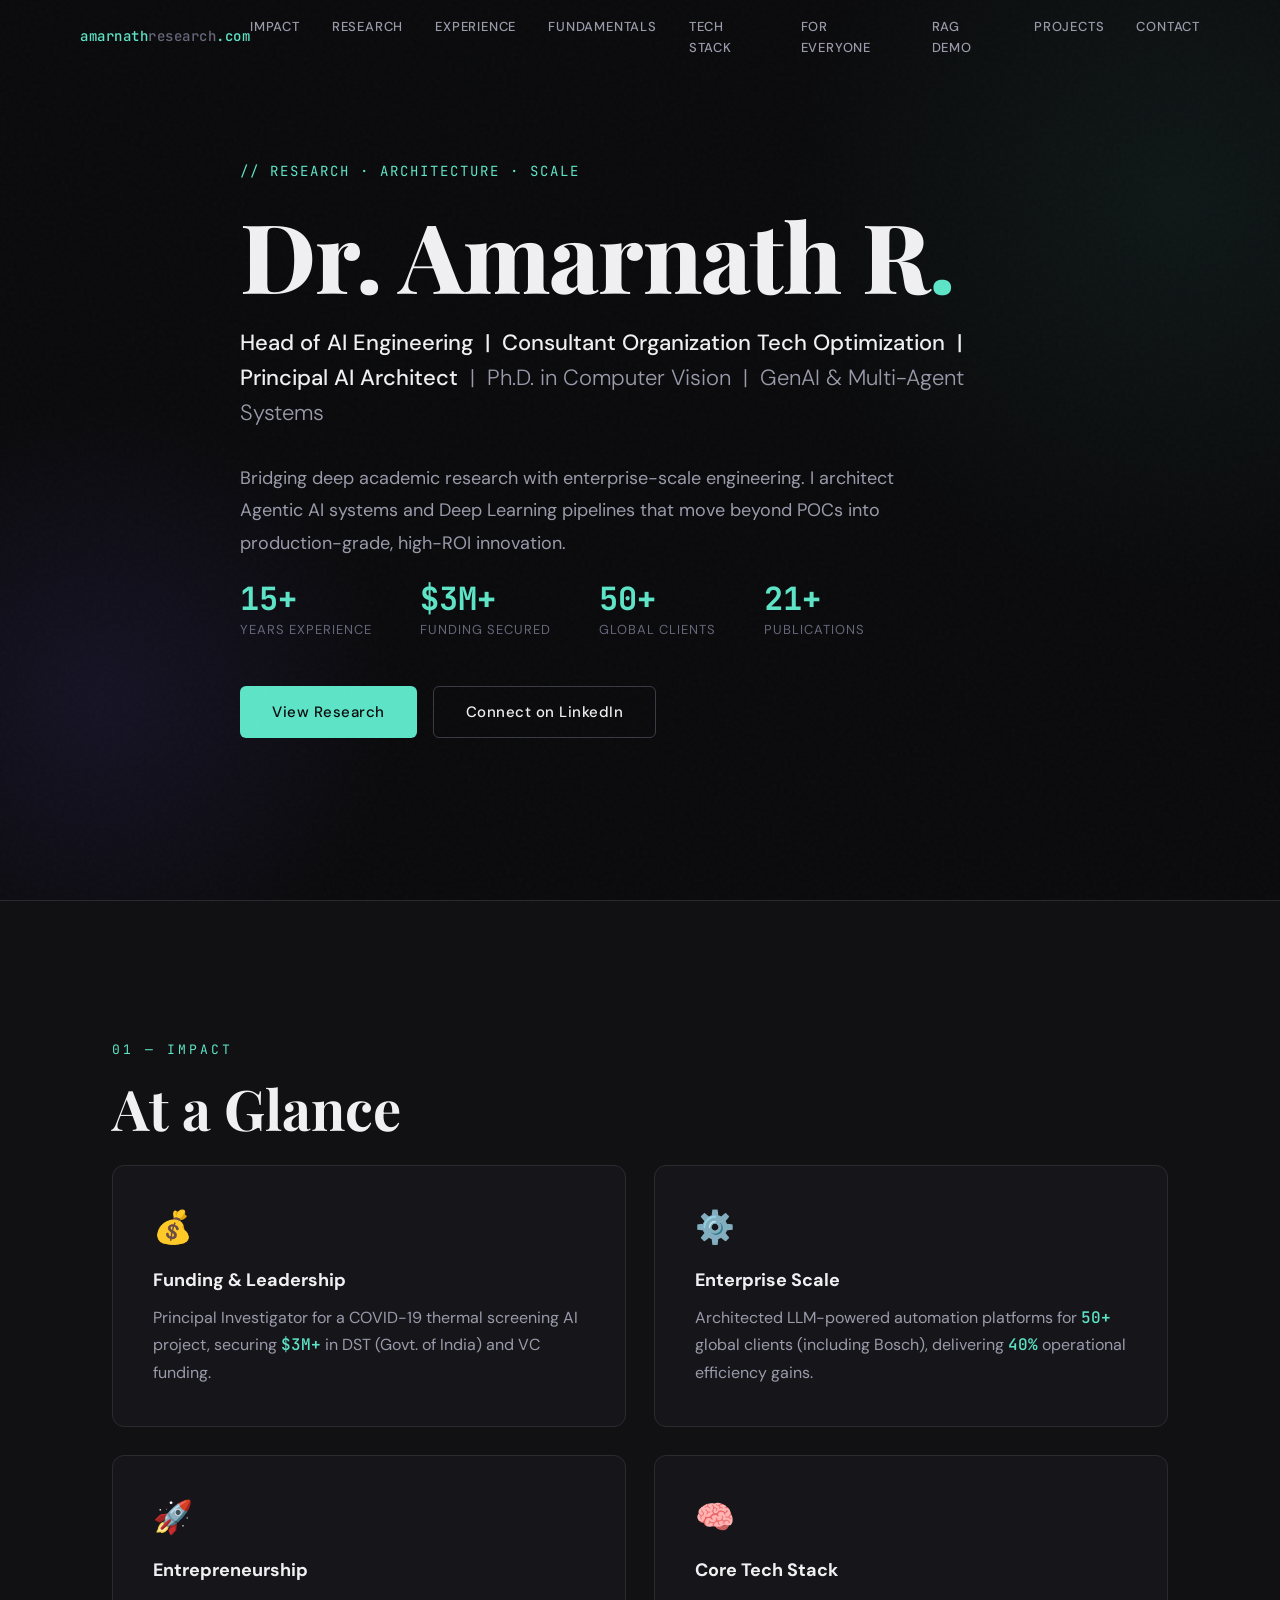
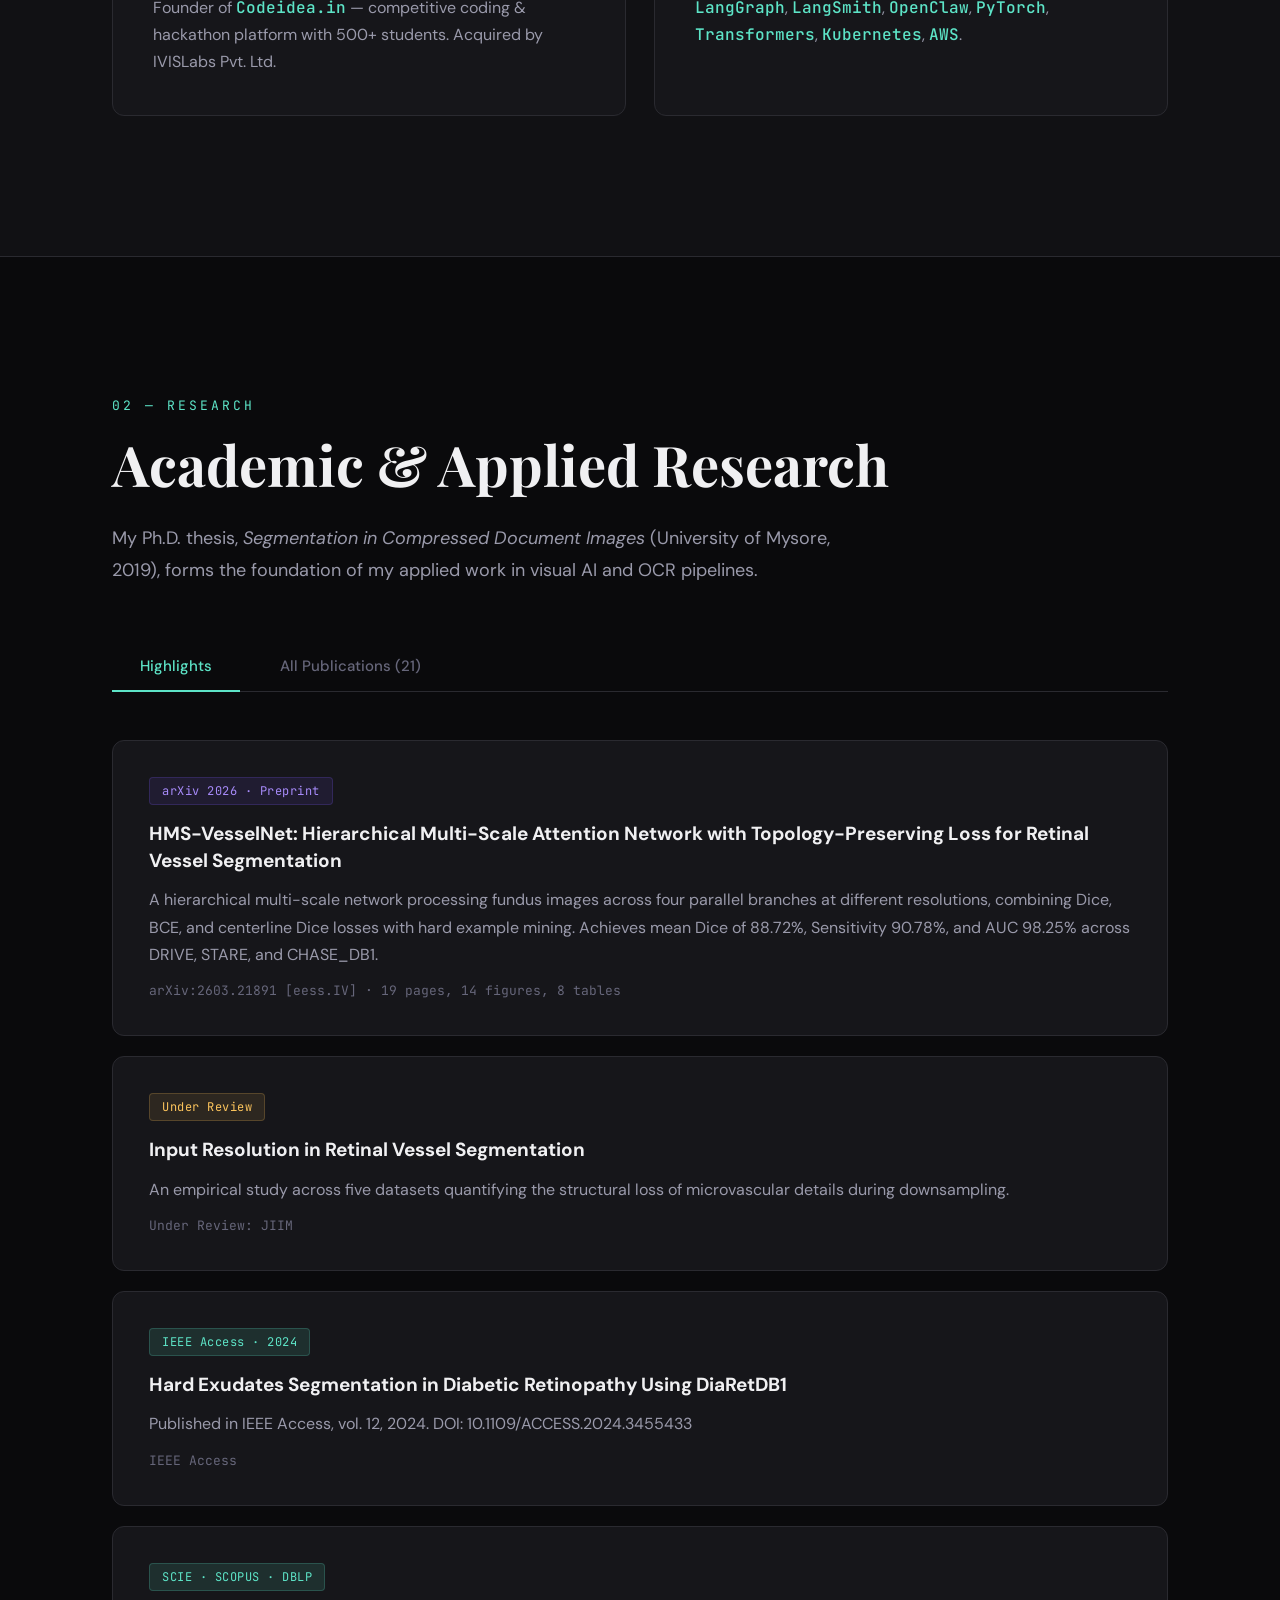
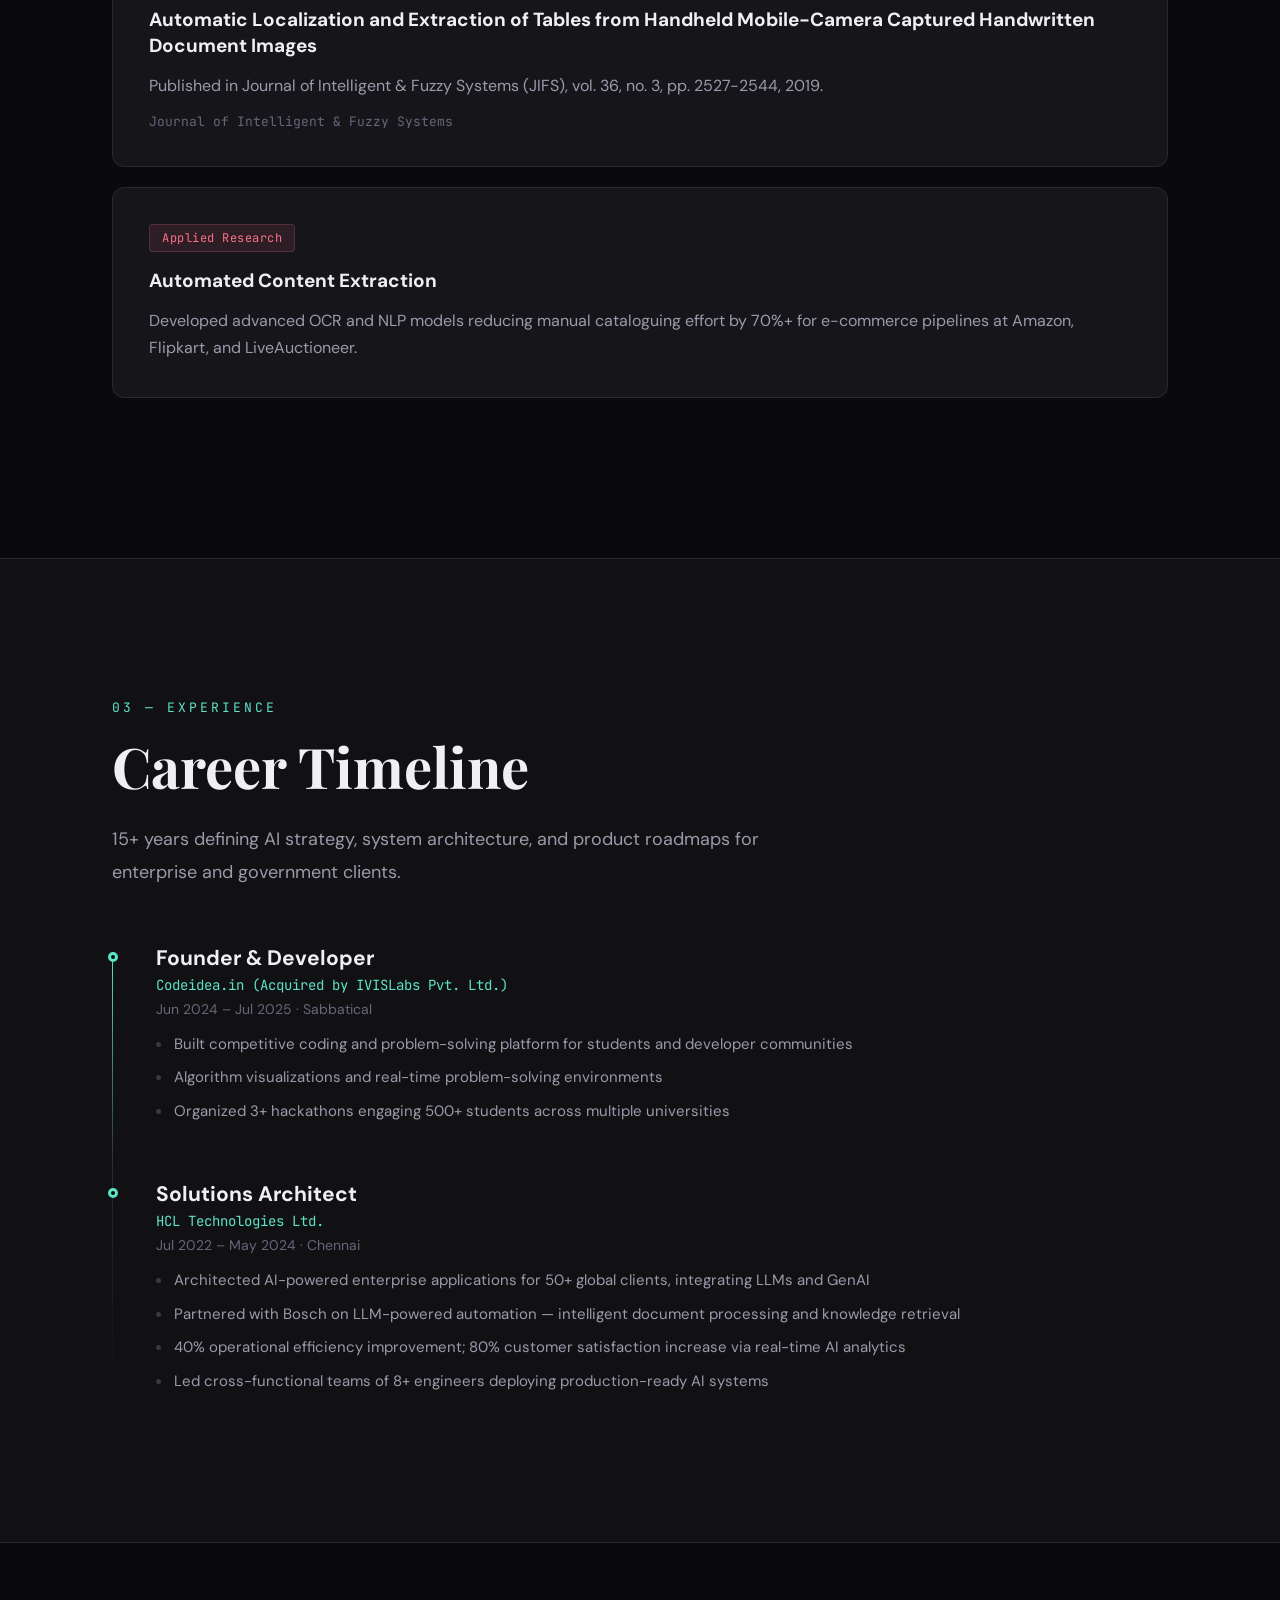
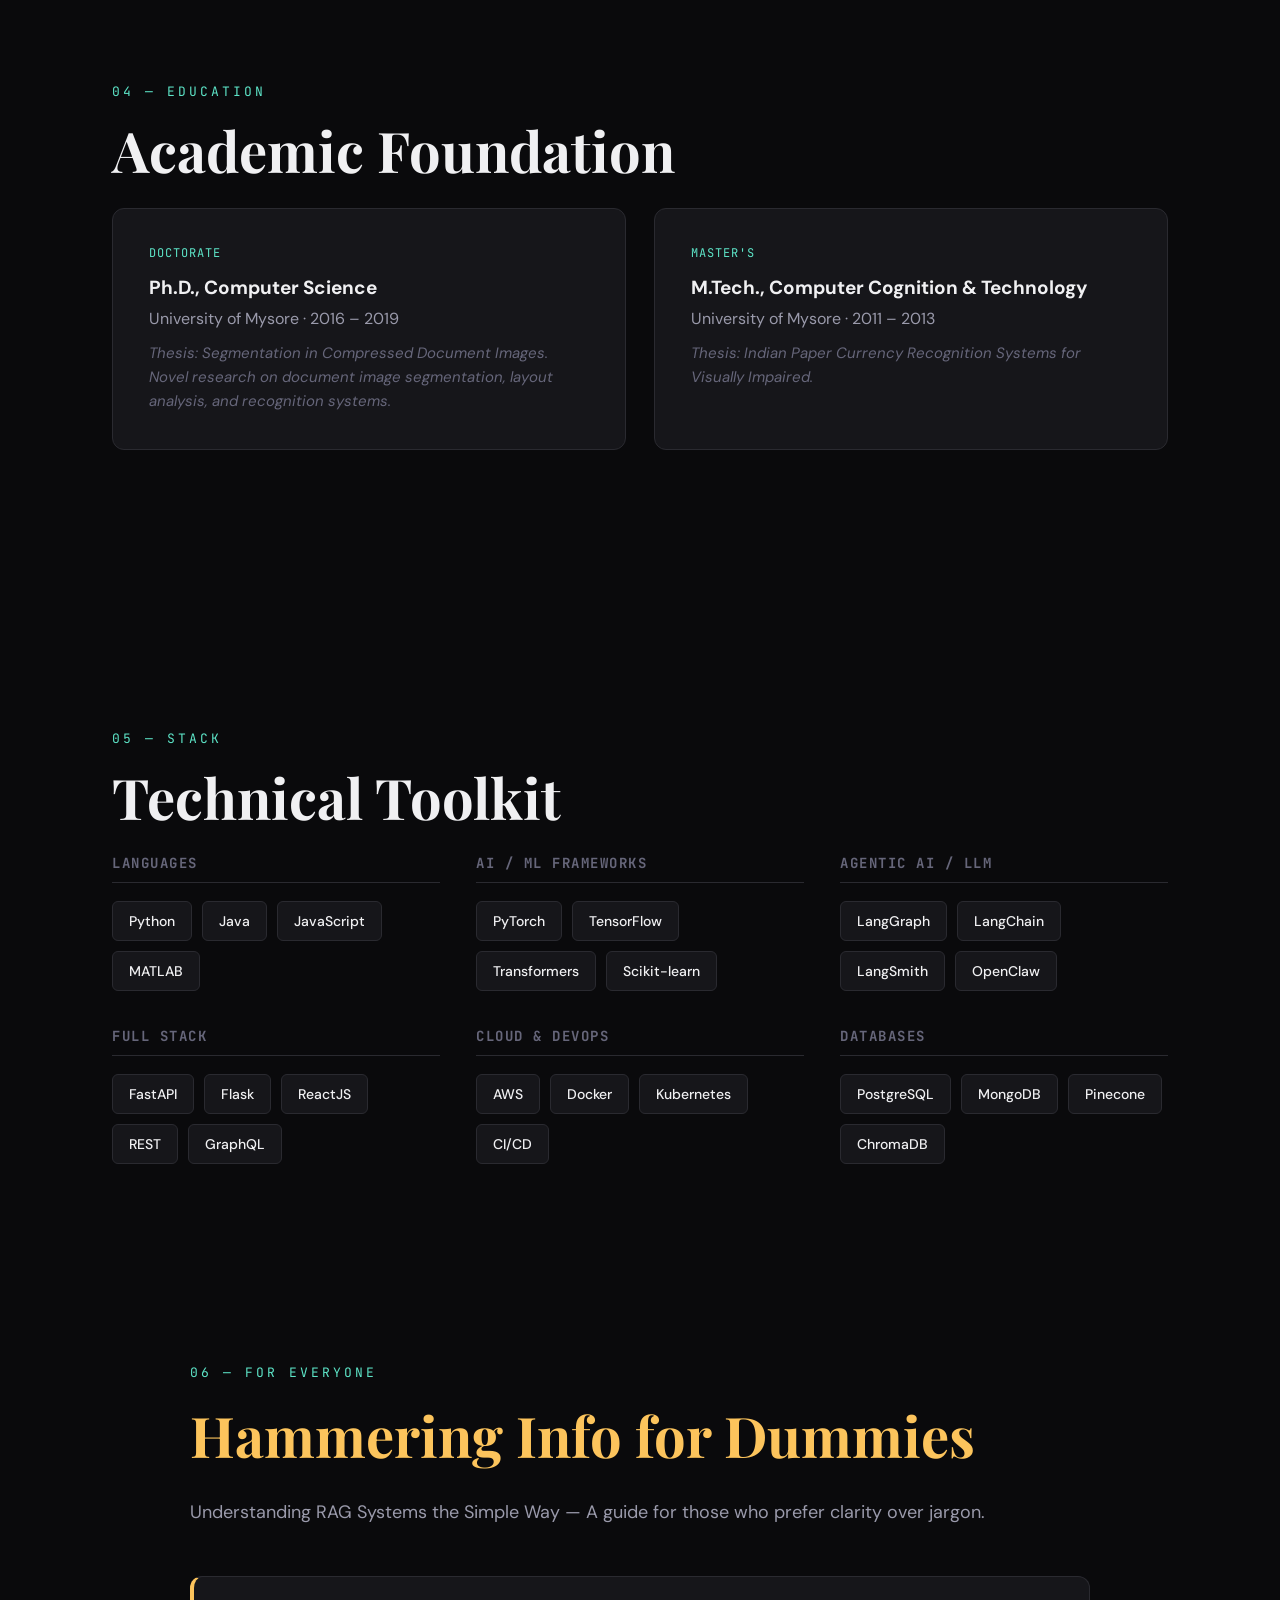
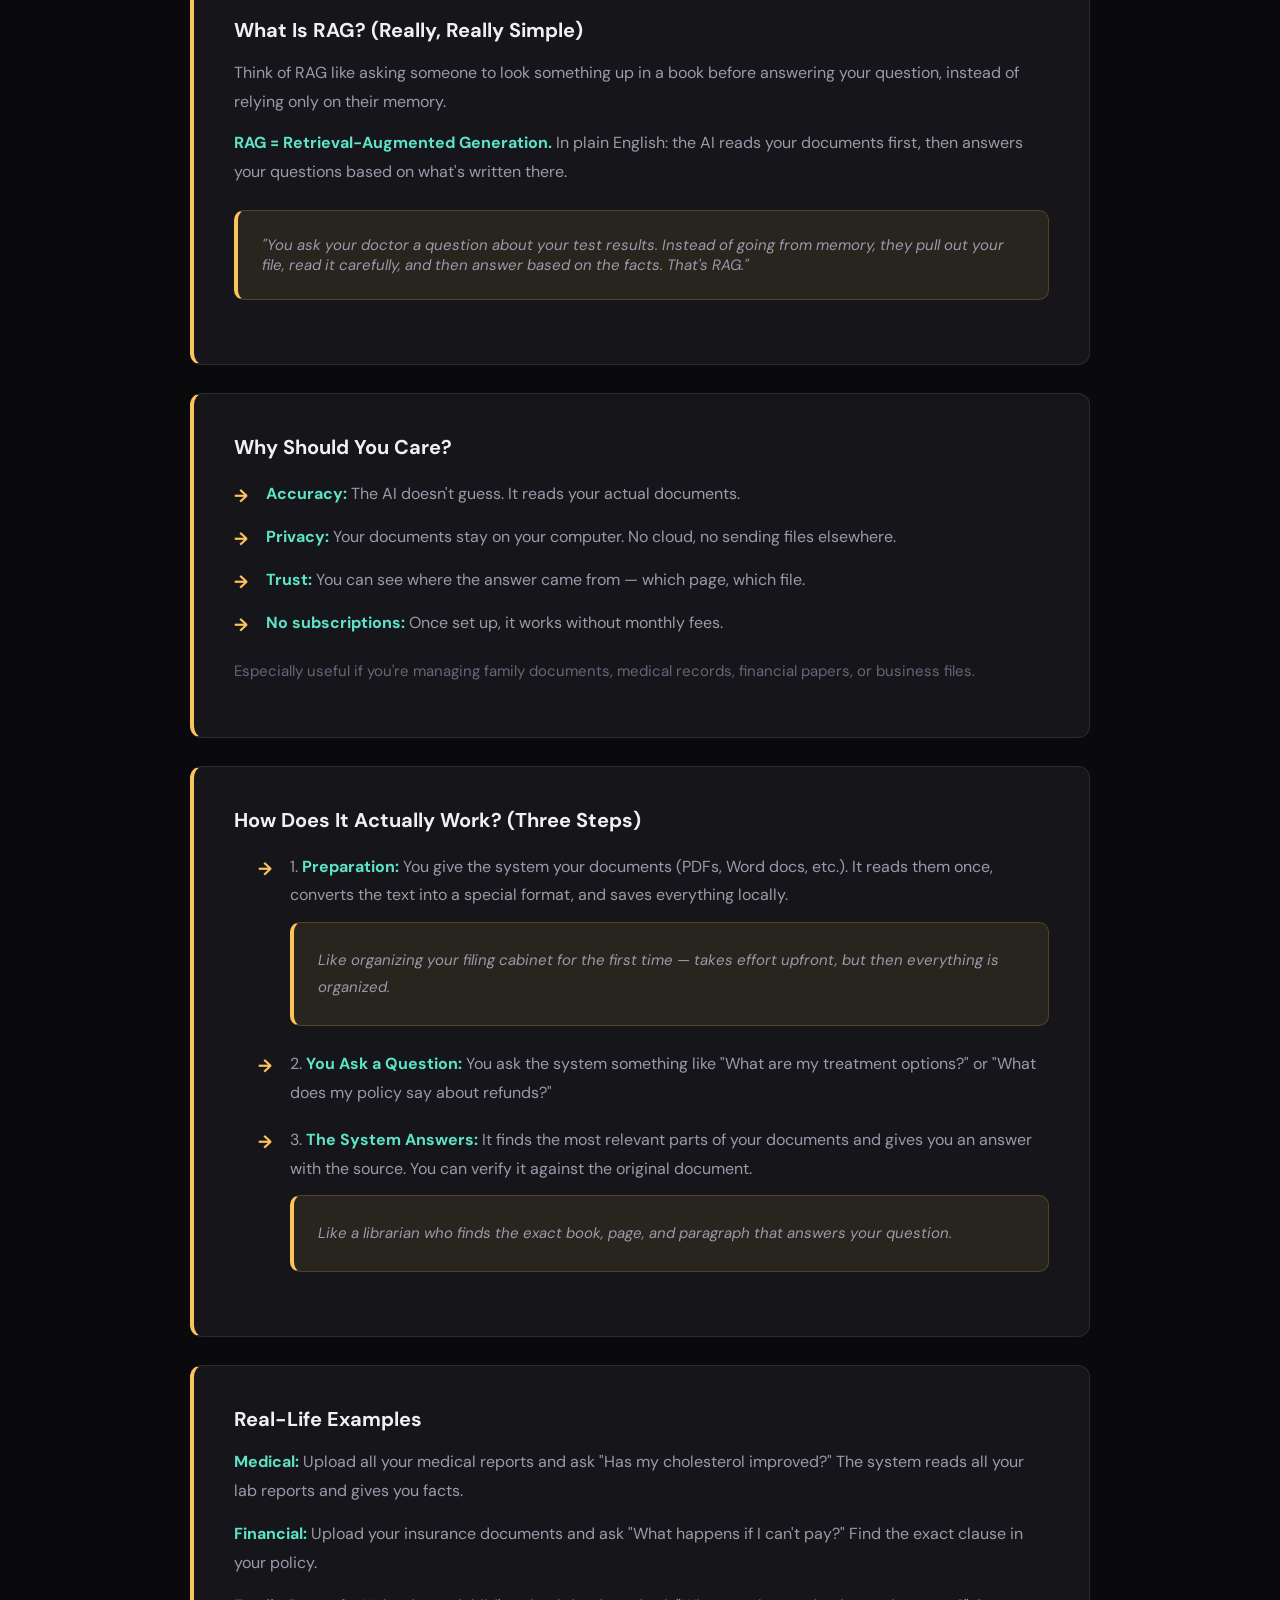
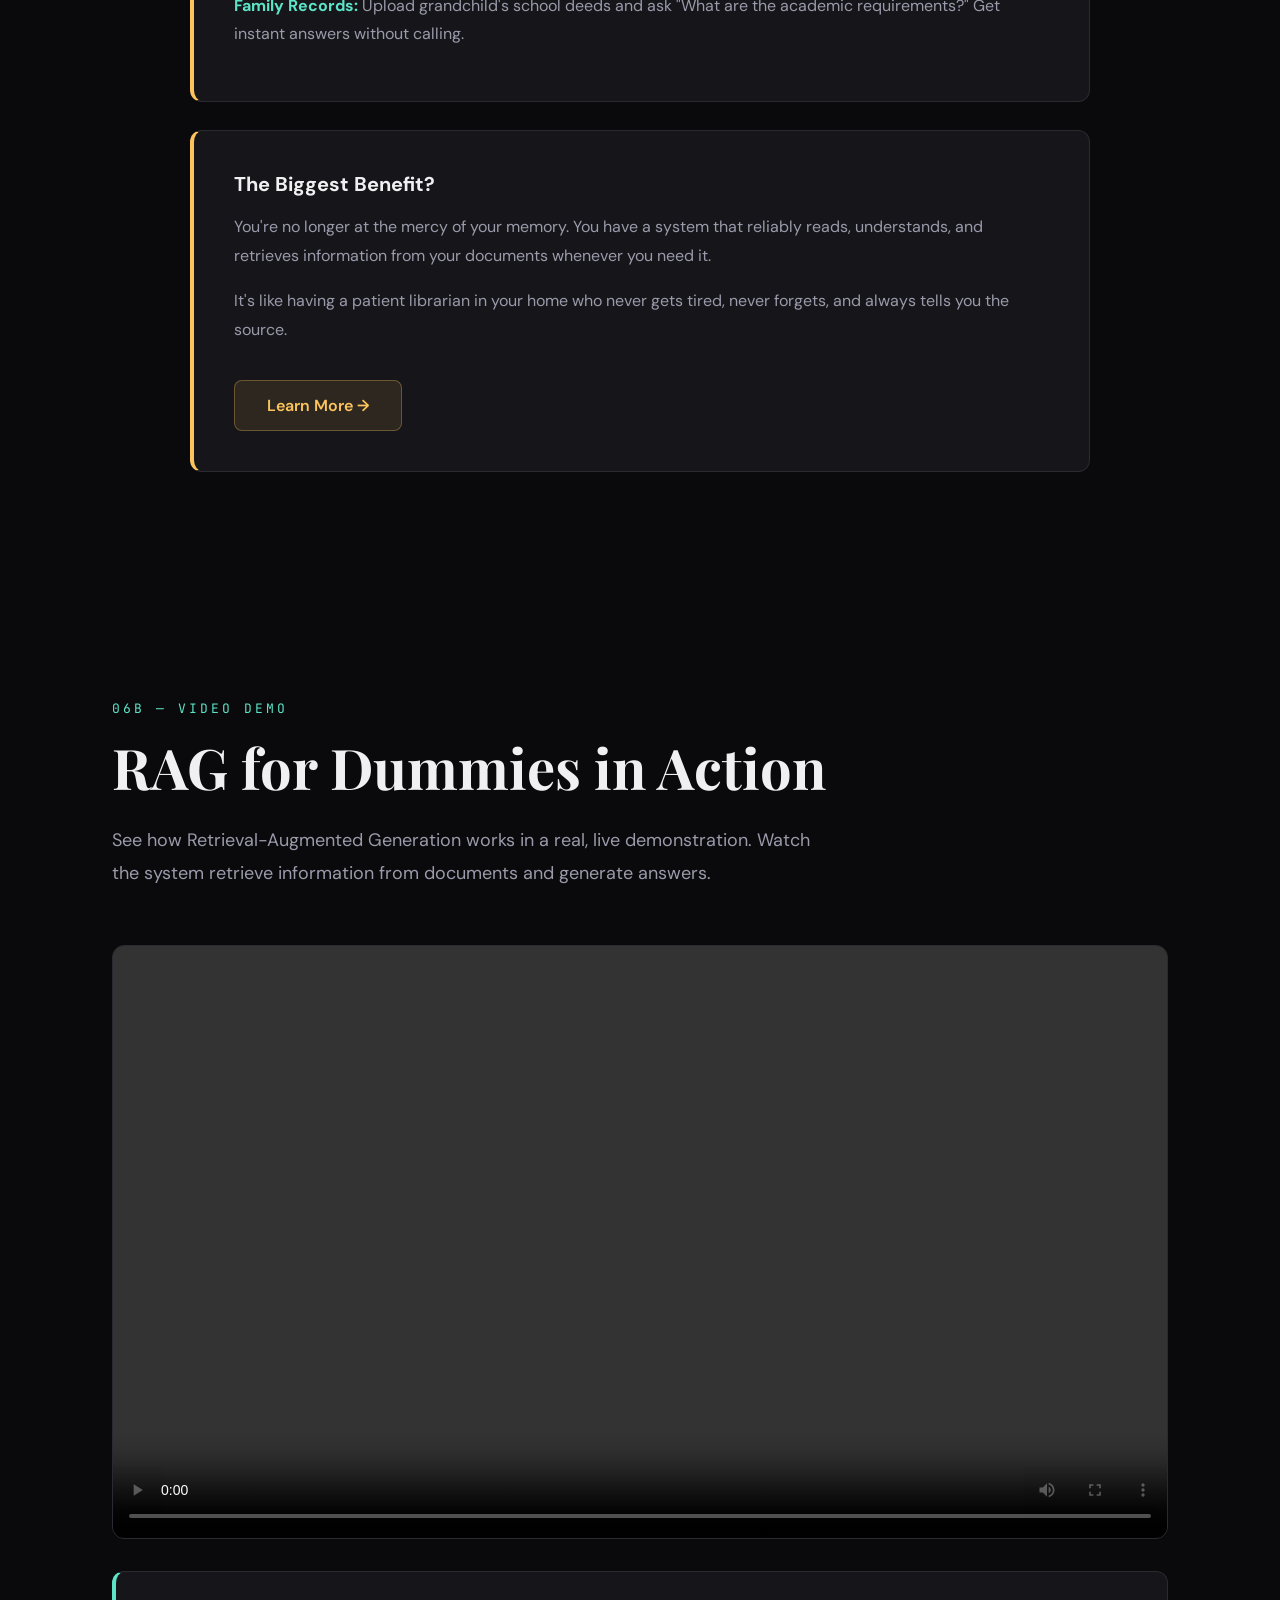
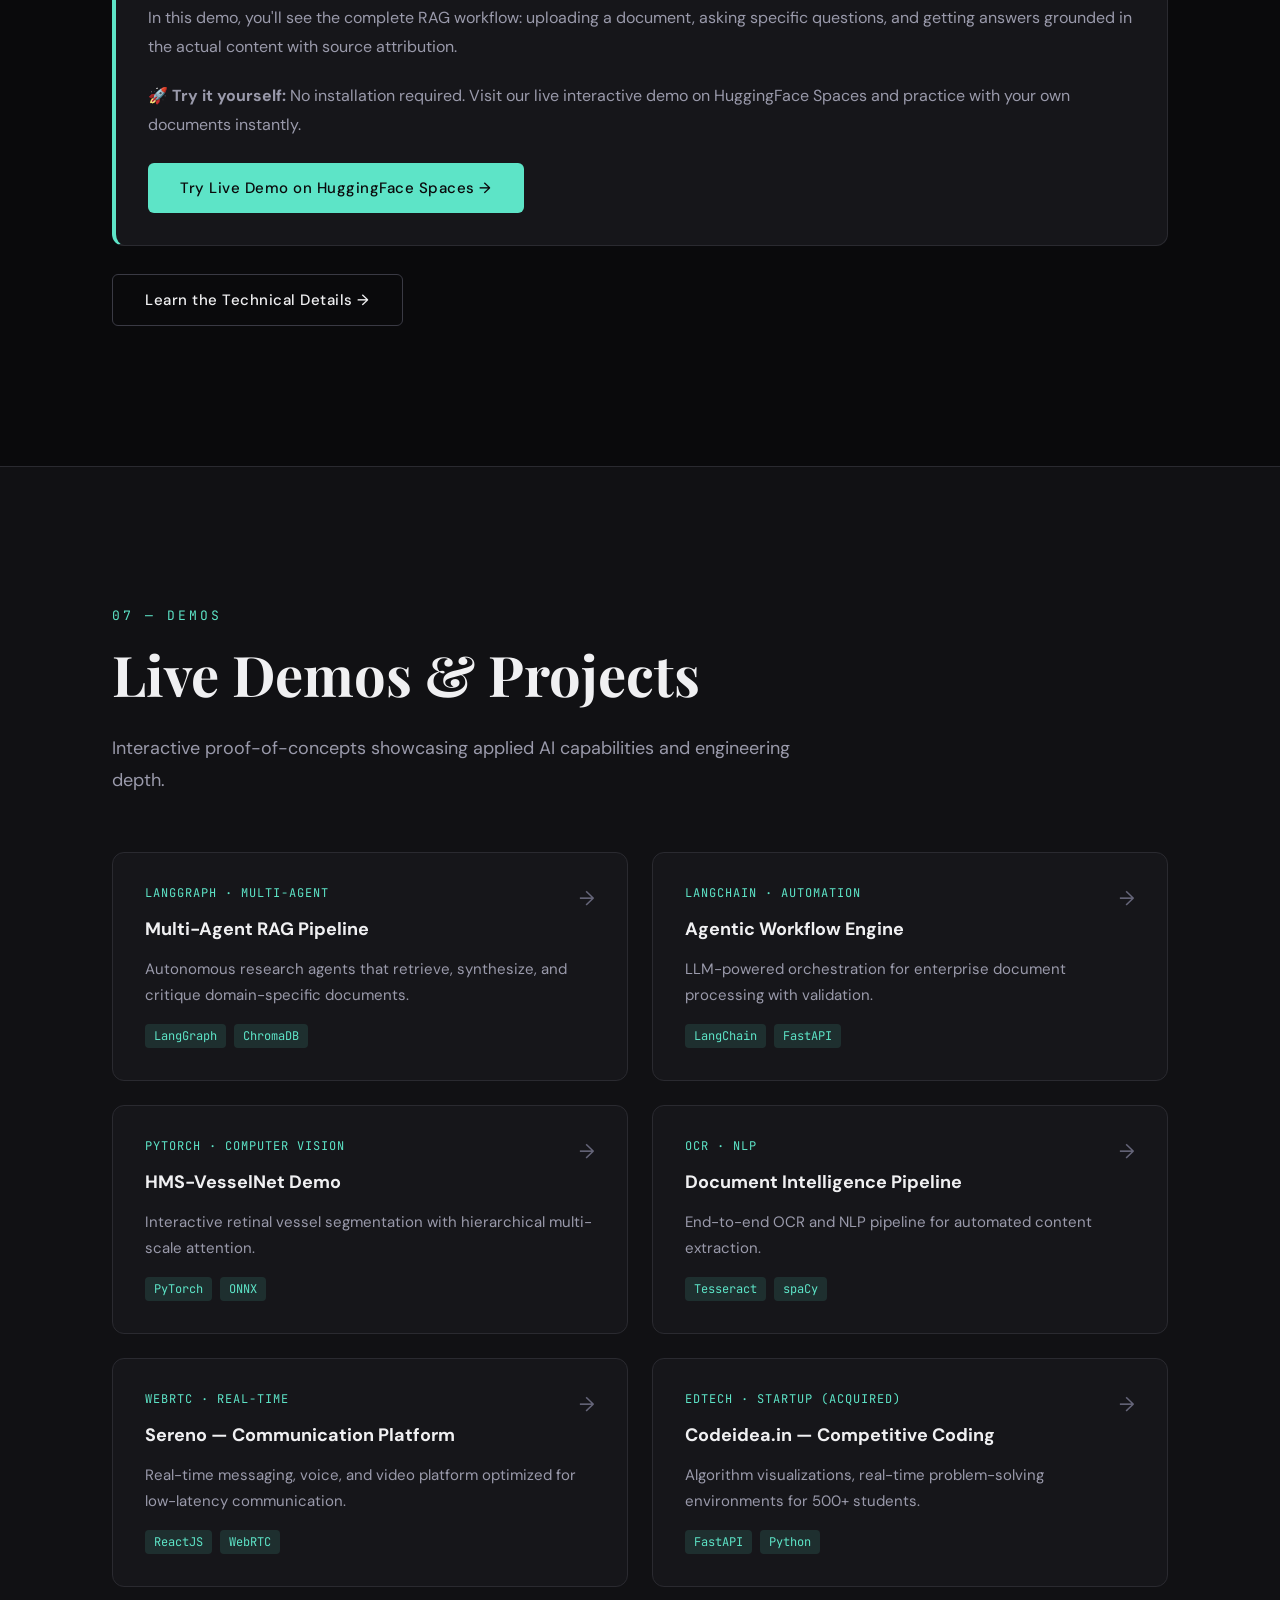
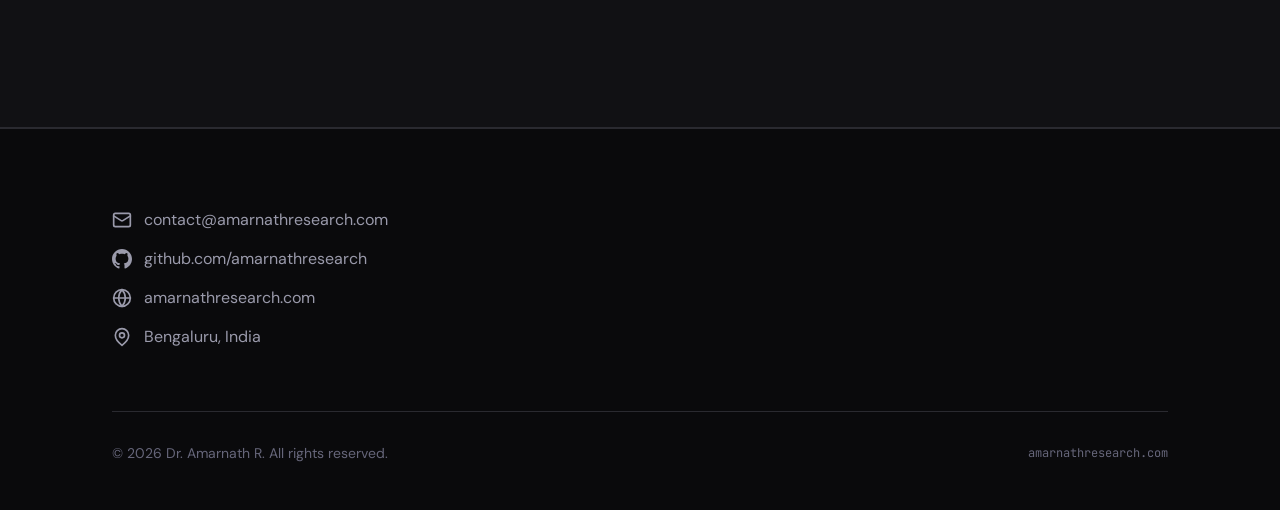
==== commit 358e561a: "rag" ====
--- a/rag/index.html
+++ b/rag/index.html
@@ -465,7 +465,8 @@
       <li><a href="#fundamentals" onclick="closeMenu()">Fundamentals</a></li>
       <li><a href="#techstack" onclick="closeMenu()">Tech Stack</a></li>
       <li><a href="#hammering" onclick="closeMenu()">For Everyone</a></li>
-      <li><a href="#demos" onclick="closeMenu()">Demos</a></li>
+      <li><a href="#rag-video" onclick="closeMenu()">RAG Demo</a></li>
+      <li><a href="#demos" onclick="closeMenu()">Projects</a></li>
       <li><a href="#contact" onclick="closeMenu()">Contact</a></li>
     </ul>
     <button class="nav-hamburger" id="hamburger" aria-label="Menu">
@@ -788,6 +789,38 @@
         <p style="margin-top: 16px;">It's like having a patient librarian in your home who never gets tired, never forgets, and always tells you the source.</p>
         <a href="/ragfordummy/" class="hammer-cta">Learn More →</a>
       </div>
+    </div>
+  </div>
+</section>
+
+<!-- RAG VIDEO DEMO -->
+<section id="rag-video">
+  <div class="container">
+    <div class="reveal">
+      <div class="section-label">06b &mdash; Video Demo</div>
+      <h2 class="section-heading">RAG for Dummies in Action</h2>
+      <p class="section-intro">See how Retrieval-Augmented Generation works in a real, live demonstration. Watch the system retrieve information from documents and generate answers.</p>
+    </div>
+    
+    <div class="reveal" style="position: relative; width: 100%; background: var(--bg-card); border: 1px solid var(--border); border-radius: 12px; overflow: hidden; aspect-ratio: 16/9; display: flex; align-items: center; justify-content: center;">
+      <video width="100%" height="100%" controls style="width: 100%; height: 100%; object-fit: cover;">
+        <source src="ragfordummy/final_demo.mp4" type="video/mp4">
+        Your browser does not support the video tag.
+      </video>
+    </div>
+
+    <div class="reveal" style="margin-top: 32px; padding: 32px; background: var(--bg-card); border: 1px solid var(--border); border-radius: 12px; border-left: 4px solid var(--accent);">
+      <p style="font-size: 16px; line-height: 1.8; color: var(--text-secondary); margin-bottom: 20px;">
+        In this demo, you'll see the complete RAG workflow: uploading a document, asking specific questions, and getting answers grounded in the actual content with source attribution.
+      </p>
+      <p style="font-size: 16px; line-height: 1.8; color: var(--text-secondary); margin-bottom: 24px;">
+        <strong>🚀 Try it yourself:</strong> No installation required. Visit our live interactive demo on HuggingFace Spaces and practice with your own documents instantly.
+      </p>
+      <a href="https://huggingface.co/spaces/amarnathresearch/rag-for-dummies" target="_blank" rel="noopener" class="btn btn-primary">Try Live Demo on HuggingFace Spaces →</a>
+    </div>
+
+    <div class="reveal" style="margin-top: 28px;">
+      <a href="/ragfordummy/" class="btn btn-outline" style="display: inline-block;">Learn the Technical Details →</a>
     </div>
   </div>
 </section>
